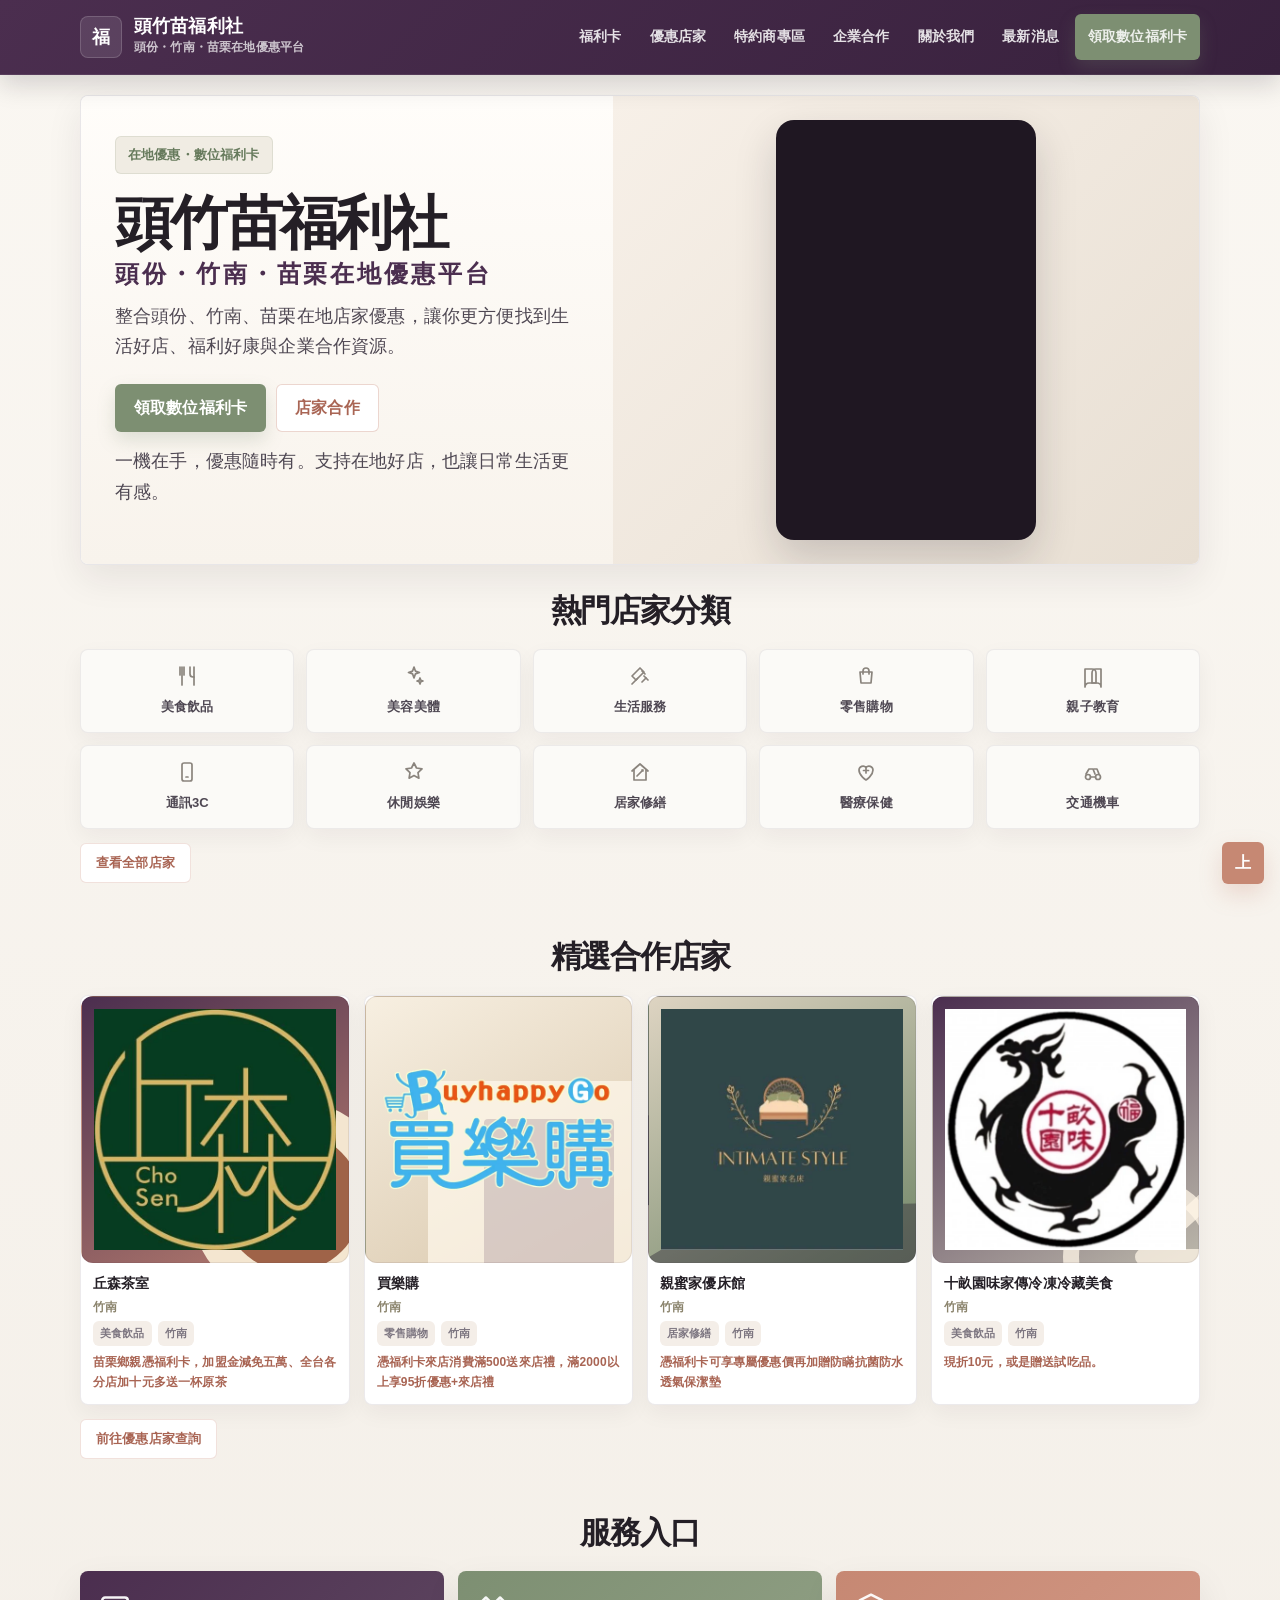
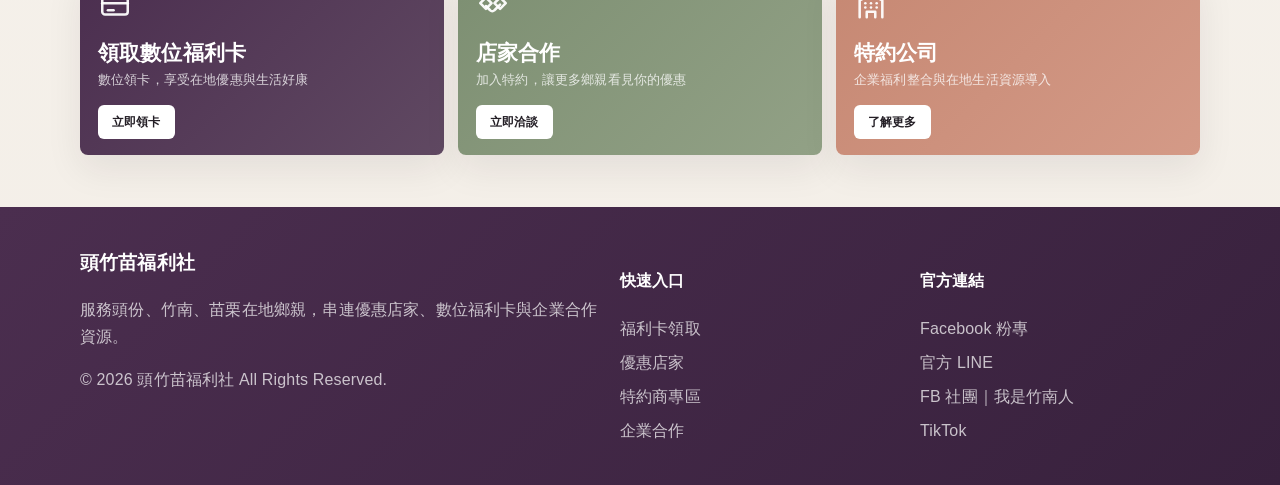
==== index.html @ 8d6cc7ed "Fix SEO labels area filters featured shops and card layout" ====
<!DOCTYPE html>
<html lang="zh-Hant">
<head>
<meta charset="UTF-8">
<meta name="viewport" content="width=device-width, initial-scale=1.0">
<title>頭竹苗福利社｜頭份・竹南・苗栗在地優惠平台</title>
<meta name="description" content="頭竹苗福利社整合頭份、竹南、苗栗在地店家優惠，提供數位福利卡、優惠店家查詢、特約商合作與企業福利導入服務。">
<meta name="theme-color" content="#4B2E4F">
<link rel="stylesheet" href="style.css?v=site-upgrade-20260625">
<script type="application/ld+json">
{
  "@context": "https://schema.org",
  "@type": "WebSite",
  "name": "頭竹苗福利社",
  "url": "https://yeafa70.github.io/tzm.family/",
  "description": "頭份、竹南、苗栗在地優惠平台與數位福利卡品牌，提供特約商店查詢、福利卡領取與企業合作資源。",
  "publisher": {
    "@type": "Organization",
    "name": "頭竹苗福利社",
    "areaServed": ["頭份", "竹南", "苗栗"]
  }
}
</script>
<script async src="https://www.googletagmanager.com/gtag/js?id=G-5YNZ2NS7L2"></script>
<script>
  window.dataLayer = window.dataLayer || [];
  function gtag(){dataLayer.push(arguments);}
  gtag('js', new Date());
  gtag('config', 'G-5YNZ2NS7L2');
</script>
</head>
<body>
<!-- deploy-check: 20260623-2200 -->
<header class="site-header">
  <div class="container nav">
    <a class="brand" href="index.html" aria-label="頭竹苗福利社首頁">
      <span class="brand-mark">福</span>
      <span class="brand-text"><strong>頭竹苗福利社</strong><span>頭份・竹南・苗栗在地優惠平台</span></span>
    </a>
    <button class="menu-btn" id="menuBtn" type="button">選單</button>
    <nav class="nav-links" id="navLinks" aria-label="主選單">
      <a href="card.html">福利卡</a>
      <a href="shops.html">優惠店家</a>
      <a href="merchant.html">特約商專區</a>
      <a href="company.html">企業合作</a>
      <a href="about.html">關於我們</a>
      <a href="news.html">最新消息</a>
      <a class="btn btn-primary" href="card.html">領取數位福利卡</a>
    </nav>
  </div>
</header>

<main id="main">
  <div class="page-shell">
    <div class="container">
      <section class="hero-wrap">
        <div class="hero">
          <div class="hero-copy">
            <span class="hero-kicker">在地優惠・數位福利卡</span>
            <h1>頭竹苗福利社<span>頭份・竹南・苗栗在地優惠平台</span></h1>
            <p>整合頭份、竹南、苗栗在地店家優惠，讓你更方便找到生活好店、福利好康與企業合作資源。</p>
            <div class="hero-actions">
              <a class="btn btn-primary" href="card.html">領取數位福利卡</a>
              <a class="btn btn-soft" href="merchant.html">店家合作</a>
            </div>
            <p class="hero-note">一機在手，優惠隨時有。支持在地好店，也讓日常生活更有感。</p>
          </div>
          <div class="hero-video-card" aria-label="頭竹苗福利社介紹短片">
            <div class="shorts-frame">
              <iframe src="https://www.youtube-nocookie.com/embed/QCRzw3Na3d0" title="頭竹苗福利社介紹短片" loading="lazy" allow="accelerometer; autoplay; clipboard-write; encrypted-media; gyroscope; picture-in-picture; web-share" allowfullscreen></iframe>
            </div>
          </div>
        </div>
      </section>
    </div>
  </div>

  <section class="section section-tight">
    <div class="container">
      <div class="section-head center">
        <h2>熱門店家分類</h2>
      </div>
      <div class="category-grid hot-category-grid">
        <a class="category-card" href="shops.html?category=%E7%BE%8E%E9%A3%9F%E9%A3%B2%E5%93%81" data-ga-event="featured_category_click" data-ga-category="美食飲品" data-ga-section="hot_categories">
          <svg viewBox="0 0 24 24" aria-hidden="true"><path d="M5 3v8"/><path d="M9 3v8"/><path d="M7 3v18"/><path d="M15 3v7c0 1.7 1.3 3 3 3h1V3"/><path d="M19 13v8"/></svg>
          <span>美食飲品</span>
        </a>
        <a class="category-card" href="shops.html?category=%E7%BE%8E%E5%AE%B9%E7%BE%8E%E9%AB%94" data-ga-event="featured_category_click" data-ga-category="美容美體" data-ga-section="hot_categories">
          <svg viewBox="0 0 24 24" aria-hidden="true"><path d="m12 3 1.4 4.1L17.5 8.5l-4.1 1.4L12 14l-1.4-4.1-4.1-1.4 4.1-1.4L12 3Z"/><path d="m18 14 .8 2.2L21 17l-2.2.8L18 20l-.8-2.2L15 17l2.2-.8L18 14Z"/></svg>
          <span>美容美體</span>
        </a>
        <a class="category-card" href="shops.html?category=%E7%94%9F%E6%B4%BB%E6%9C%8D%E5%8B%99" data-ga-event="featured_category_click" data-ga-category="生活服務" data-ga-section="hot_categories">
          <svg viewBox="0 0 24 24" aria-hidden="true"><path d="m14 7 3 3"/><path d="M4 20l5.5-5.5"/><path d="M12 4 4 12l4 4 8-8-4-4Z"/><path d="m16 12 4 4"/><path d="m18 14-4 4"/></svg>
          <span>生活服務</span>
        </a>
        <a class="category-card" href="shops.html?category=%E9%9B%B6%E5%94%AE%E8%B3%BC%E7%89%A9" data-ga-event="featured_category_click" data-ga-category="零售購物" data-ga-section="hot_categories">
          <svg viewBox="0 0 24 24" aria-hidden="true"><path d="M6 8h12l-1 11H7L6 8Z"/><path d="M9 10V7a3 3 0 0 1 6 0v3"/></svg>
          <span>零售購物</span>
        </a>
        <a class="category-card" href="shops.html?category=%E8%A6%AA%E5%AD%90%E6%95%99%E8%82%B2" data-ga-event="featured_category_click" data-ga-category="親子教育" data-ga-section="hot_categories">
          <svg viewBox="0 0 24 24" aria-hidden="true"><path d="M4 5h7a4 4 0 0 1 4 4v10H8a4 4 0 0 0-4 4V5Z"/><path d="M20 5h-5a4 4 0 0 0-4 4v10h5a4 4 0 0 1 4 4V5Z"/></svg>
          <span>親子教育</span>
        </a>
        <a class="category-card" href="shops.html?category=%E9%80%9A%E8%A8%8A3C" data-ga-event="featured_category_click" data-ga-category="通訊3C" data-ga-section="hot_categories">
          <svg viewBox="0 0 24 24" aria-hidden="true"><rect x="7" y="3" width="10" height="18" rx="2"/><path d="M11 17h2"/></svg>
          <span>通訊3C</span>
        </a>
        <a class="category-card" href="shops.html?category=%E4%BC%91%E9%96%92%E5%A8%9B%E6%A8%82" data-ga-event="featured_category_click" data-ga-category="休閒娛樂" data-ga-section="hot_categories">
          <svg viewBox="0 0 24 24" aria-hidden="true"><path d="m12 3 2.5 5 5.5.8-4 3.9.9 5.5-4.9-2.6-4.9 2.6.9-5.5-4-3.9 5.5-.8L12 3Z"/></svg>
          <span>休閒娛樂</span>
        </a>
        <a class="category-card" href="shops.html?category=%E5%B1%85%E5%AE%B6%E4%BF%AE%E7%B9%95" data-ga-event="featured_category_click" data-ga-category="居家修繕" data-ga-section="hot_categories">
          <svg viewBox="0 0 24 24" aria-hidden="true"><path d="M4 11 12 4l8 7"/><path d="M6 10v10h12V10"/><path d="m9 16 6-6"/><path d="m14 10 1 1"/></svg>
          <span>居家修繕</span>
        </a>
        <a class="category-card" href="shops.html?category=%E9%86%AB%E7%99%82%E4%BF%9D%E5%81%A5" data-ga-event="featured_category_click" data-ga-category="醫療保健" data-ga-section="hot_categories">
          <svg viewBox="0 0 24 24" aria-hidden="true"><path d="M12 20s-7-4.4-7-10a4 4 0 0 1 7-2.5A4 4 0 0 1 19 10c0 5.6-7 10-7 10Z"/><path d="M12 8v5"/><path d="M9.5 10.5h5"/></svg>
          <span>醫療保健</span>
        </a>
        <a class="category-card" href="shops.html?category=%E4%BA%A4%E9%80%9A%E6%A9%9F%E8%BB%8A" data-ga-event="featured_category_click" data-ga-category="交通機車" data-ga-section="hot_categories">
          <svg viewBox="0 0 24 24" aria-hidden="true"><circle cx="7" cy="17" r="2.5"/><circle cx="17" cy="17" r="2.5"/><path d="M9.5 17h5"/><path d="M13 9h3l2 5"/><path d="M5 14l3-5h4l2 5"/></svg>
          <span>交通機車</span>
        </a>
      </div>
      <div class="center-action"><a class="more-link" href="shops.html">查看全部店家</a></div>
    </div>
  </section>

  <section class="section section-tight">
    <div class="container">
      <div class="section-head center">
        <h2>精選合作店家</h2>
      </div>
      <div class="featured-grid" id="featuredShopGrid"></div>
      <div class="center-action"><a class="more-link" href="shops.html">前往優惠店家查詢</a></div>
    </div>
  </section>

  <section class="section section-tight">
    <div class="container">
      <div class="section-head center">
        <h2>服務入口</h2>
      </div>
      <div class="service-grid">
        <article class="service-card purple">
          <div class="service-inner">
            <div>
              <div class="service-icon"><svg viewBox="0 0 24 24" aria-hidden="true"><rect x="3" y="6" width="18" height="12" rx="2"/><path d="M3 10h18"/><path d="M7 15h4"/></svg></div>
              <div class="service-title">領取數位福利卡</div>
              <div class="service-sub">數位領卡，享受在地優惠與生活好康</div>
            </div>
            <div class="service-actions"><a class="btn" href="card.html">立即領卡</a></div>
          </div>
        </article>
        <article class="service-card sage">
          <div class="service-inner">
            <div>
              <div class="service-icon"><svg viewBox="0 0 24 24" aria-hidden="true"><path d="m7 12 3 3a2 2 0 0 0 3 0l4-4"/><path d="M3 10l4-4 4 4-4 4-4-4Z"/><path d="m13 10 4-4 4 4-4 4-4-4Z"/></svg></div>
              <div class="service-title">店家合作</div>
              <div class="service-sub">加入特約，讓更多鄉親看見你的優惠</div>
            </div>
            <div class="service-actions"><a class="btn" href="merchant.html">立即洽談</a></div>
          </div>
        </article>
        <article class="service-card clay">
          <div class="service-inner">
            <div>
              <div class="service-icon"><svg viewBox="0 0 24 24" aria-hidden="true"><path d="M4 20V8l8-4 8 4v12"/><path d="M9 20v-4h6v4"/><path d="M8 10h.01"/><path d="M12 10h.01"/><path d="M16 10h.01"/><path d="M8 13h.01"/><path d="M12 13h.01"/><path d="M16 13h.01"/></svg></div>
              <div class="service-title">特約公司</div>
              <div class="service-sub">企業福利整合與在地生活資源導入</div>
            </div>
            <div class="service-actions"><a class="btn" href="company.html">了解更多</a></div>
          </div>
        </article>
      </div>
    </div>
  </section>
</main>

<footer class="footer">
  <div class="container footer-grid">
    <div>
      <h3>頭竹苗福利社</h3>
      <p>服務頭份、竹南、苗栗在地鄉親，串連優惠店家、數位福利卡與企業合作資源。</p>
      <p>© <span id="year"></span> 頭竹苗福利社 All Rights Reserved.</p>
    </div>
    <div>
      <h4>快速入口</h4>
      <div class="footer-links">
        <a href="card.html">福利卡領取</a>
        <a href="shops.html">優惠店家</a>
        <a href="merchant.html">特約商專區</a>
        <a href="company.html">企業合作</a>
      </div>
    </div>
    <div>
      <h4>官方連結</h4>
      <div class="footer-links">
        <a href="https://buyhappy.work/B2CEo" target="_blank" rel="noopener">Facebook 粉專</a>
        <a href="https://lin.ee/OuiR6gV" target="_blank" rel="noopener">官方 LINE</a>
        <a href="https://www.facebook.com/groups/tzcare" target="_blank" rel="noopener">FB 社團｜我是竹南人</a>
        <a href="https://buyhappy.work/jmmDj" target="_blank" rel="noopener">TikTok</a>
      </div>
    </div>
  </div>
</footer>

<button class="backtop" type="button" data-backtop>上</button>
<div class="modal" id="shopModal" aria-hidden="true">
  <div class="modal-card">
    <div class="modal-head">
      <div><h3 id="modalTitle">店家資訊</h3><p id="modalMeta"></p></div>
      <button class="close" type="button" id="modalClose">X</button>
    </div>
    <div class="modal-body" id="modalBody"></div>
  </div>
</div>
<script src="main.js?v=ga4-line-20260625"></script>
<script src="shops.js?v=ga4-line-20260625"></script>
</body>
</html>
---- style.css ----
/* FIG3 CLEAN REBUILD v3
   Style: deep eggplant purple + sage green + clay rose + warm stone.
   Mature local-brand UI with compact radii.
*/

:root{
  --bg:#F3EEE7;
  --surface:#FFFFFF;
  --surface-soft:#FAF7F2;
  --ink:#241F26;
  --text:#4F4853;
  --muted:#7D7681;
  --line:rgba(67,49,71,.12);

  --purple:#4B2E4F;
  --purple-dark:#38213D;
  --sage:#7D8F72;
  --sage-dark:#667A5C;
  --clay:#C68873;
  --clay-dark:#A96554;
  --stone:#B7B2A7;
  --radius-card:8px;
  --radius-btn:6px;
  --shadow:0 14px 36px rgba(36,26,38,.08);
  --shadow-sm:0 8px 22px rgba(36,26,38,.05);
  --container:1120px;
}

*{box-sizing:border-box}
html{scroll-behavior:smooth}
body{
  margin:0;
  background:linear-gradient(180deg,#FAF7F2 0%,var(--bg) 100%);
  color:var(--ink);
  font-family:"Noto Sans TC","Microsoft JhengHei","PingFang TC",sans-serif;
  line-height:1.68;
  letter-spacing:.01em;
}
a{color:inherit;text-decoration:none}
img{display:block;max-width:100%}
button,input,select,textarea{font:inherit}
.container{width:min(var(--container),calc(100% - 36px));margin:auto}
h1,h2,h3,p{margin-top:0}

.site-header{
  position:sticky;top:0;z-index:90;
  background:linear-gradient(135deg,var(--purple),var(--purple-dark));
  border-bottom:1px solid rgba(255,255,255,.08);
  box-shadow:0 10px 24px rgba(26,19,28,.16);
}
.nav{min-height:74px;display:flex;align-items:center;justify-content:space-between;gap:16px}
.brand{display:flex;align-items:center;gap:12px}
.brand-mark{
  width:42px;height:42px;border-radius:6px;
  display:grid;place-items:center;
  color:#fff;font-size:18px;font-weight:900;
  background:rgba(255,255,255,.10);
  border:1px solid rgba(255,255,255,.16);
}
.brand-text strong{display:block;color:#fff;font-size:18px;line-height:1.1;font-weight:900}
.brand-text span{display:block;color:rgba(255,255,255,.72);font-size:12px;font-weight:700}

.nav-links{display:flex;align-items:center;gap:4px}
.nav-links a{
  color:rgba(255,255,255,.86);
  font-size:14px;font-weight:850;
  padding:10px 12px;
  border-radius:6px;
}
.nav-links a:hover,.nav-links a.active{background:rgba(255,255,255,.10);color:#fff}
.menu-btn{
  display:none;
  padding:9px 13px;
  border-radius:6px;
  border:1px solid rgba(255,255,255,.16);
  background:rgba(255,255,255,.06);
  color:#fff;font-weight:900;
}

.btn{
  display:inline-flex;align-items:center;justify-content:center;gap:8px;
  min-height:40px;
  padding:10px 18px;
  border-radius:6px;
  border:1px solid transparent;
  cursor:pointer;
  transition:.18s ease;
  font-weight:900;
  white-space:nowrap;
}
.btn:hover{transform:translateY(-1px)}
.btn-primary{background:var(--sage);color:#fff;box-shadow:0 8px 18px rgba(125,143,114,.22)}
.btn-primary:hover{background:var(--sage-dark)}
.btn-dark{background:var(--purple);color:#fff;box-shadow:0 8px 18px rgba(75,46,79,.18)}
.btn-dark:hover{background:var(--purple-dark)}
.btn-soft{background:#fff;color:var(--clay-dark);border-color:rgba(198,136,115,.34)}
.btn-soft:hover{background:#FFF7F3}
.btn-outline{background:transparent;color:var(--purple);border-color:rgba(75,46,79,.18)}
.btn-line{background:#06C755;color:#fff}

/* Home hero */
.page-shell{padding:20px 0 0}
.hero-wrap{
  background:var(--surface);
  border:1px solid var(--line);
  border-radius:8px;
  overflow:hidden;
  box-shadow:var(--shadow);
}
.hero{
  display:grid;
  grid-template-columns:1fr 1.1fr;
  align-items:stretch;
  min-height:340px;
}
.hero-copy{
  padding:40px 34px 32px;
  background:linear-gradient(180deg,#FFFDFA 0%,#F8F3EC 100%);
}
.hero-kicker{
  display:inline-flex;align-items:center;gap:8px;
  padding:7px 12px;
  border-radius:6px;
  background:#F0ECE3;
  color:var(--sage-dark);
  border:1px solid rgba(125,143,114,.16);
  font-size:13px;font-weight:900;
}
.hero h1{
  margin:18px 0 14px;
  font-size:clamp(34px,5vw,58px);
  line-height:1.06;
  letter-spacing:-.05em;
}
.hero h1 span{
  display:block;
  margin-top:8px;
  font-size:.42em;
  letter-spacing:.12em;
  color:var(--purple);
  font-weight:900;
}
.hero p{color:var(--text);max-width:520px;font-size:18px}
.hero-actions{display:flex;flex-wrap:wrap;gap:10px;margin-top:22px}
.hero-note{margin-top:14px;color:var(--muted);font-size:14px}
.hero-media{min-height:340px;background:url("pics/hero-local.svg") center/cover no-repeat;border-radius:0}
.hero-video-card{
  min-height:340px;
  display:grid;
  place-items:center;
  padding:24px;
  background:linear-gradient(135deg,#F7F0E8 0%,#E8DFD3 100%);
}
.shorts-frame{
  aspect-ratio:9/16;
  width:min(260px,100%);
  max-height:420px;
  margin:auto;
  border-radius:18px;
  overflow:hidden;
  background:#1f1722;
  box-shadow:0 18px 42px rgba(36,26,38,.18);
}
.shorts-frame iframe{width:100%;height:100%;border:0;border-radius:18px;display:block}

.section{padding:40px 0}
.section-tight{padding:28px 0}
.section-head.center{text-align:center}
.section-head h2{font-size:31px;line-height:1.16;letter-spacing:-.04em;margin-bottom:6px}
.section-head p{color:var(--muted)}
.more-link{
  display:inline-flex;align-items:center;justify-content:center;
  margin-top:14px;
  padding:8px 15px;
  border-radius:6px;
  background:#fff;
  color:var(--clay-dark);
  border:1px solid rgba(198,136,115,.25);
  font-size:13px;
  font-weight:900;
}

/* Categories like reference image */
.category-grid{
  display:grid;
  grid-template-columns:repeat(5,1fr);
  gap:12px;
  margin-top:20px;
}
.category-card{
  background:#FBFAF7;
  border:1px solid rgba(67,49,71,.08);
  border-radius:8px;
  min-height:84px;
  padding:14px 10px;
  display:flex;
  flex-direction:column;
  align-items:center;
  justify-content:center;
  gap:8px;
  box-shadow:var(--shadow-sm);
  text-align:center;
}
.category-card svg{
  width:24px;
  height:24px;
  stroke:#8A847D;
  fill:none;
  stroke-width:1.7;
  stroke-linecap:round;
  stroke-linejoin:round;
  border-radius:0;
}
.category-card span{font-size:13px;font-weight:800;color:var(--text)}

.merchant-cta-grid{
  display:grid;
  grid-template-columns:repeat(2,1fr);
  gap:16px;
}
.merchant-cta-card{
  background:#fff;
  border:1px solid rgba(67,49,71,.10);
  border-radius:8px;
  box-shadow:var(--shadow-sm);
  padding:24px;
  display:flex;
  flex-direction:column;
  align-items:flex-start;
  gap:10px;
}
.merchant-cta-card h2{
  margin-bottom:0;
}
.merchant-cta-card p{
  color:var(--muted);
  margin-bottom:6px;
}
.merchant-cta-card .btn{
  margin-top:auto;
}

/* Featured stores */
.featured-grid{
  display:grid;
  grid-template-columns:repeat(4,1fr);
  gap:14px;
  margin-top:20px;
}
.feature-card{
  background:#fff;
  border:1px solid rgba(67,49,71,.10);
  border-radius:8px;
  overflow:hidden;
  box-shadow:var(--shadow-sm);
}
.feature-photo{aspect-ratio:1;background:#fff;border:1px solid rgba(67,49,71,.10);border-radius:12px;padding:12px;display:grid;place-items:center}
.feature-logo{width:100%;height:100%;object-fit:contain}
.feature-card:nth-child(1) .feature-photo{background-image:url('pics/photo-coffee.svg')}
.feature-card:nth-child(2) .feature-photo{background-image:url('pics/photo-shop.svg')}
.feature-card:nth-child(3) .feature-photo{background-image:url('pics/photo-travel.svg')}
.feature-card:nth-child(4) .feature-photo{background-image:url('pics/photo-bike.svg')}
.feature-content{padding:11px 12px 12px}
.feature-title{font-size:14px;font-weight:900;line-height:1.35;margin-bottom:4px}
.feature-meta{font-size:12px;color:#8B846D;margin-bottom:4px;font-weight:800}
.feature-tag-row{display:flex;gap:6px;flex-wrap:wrap}
.feature-tag{
  display:inline-flex;
  align-items:center;
  padding:3px 7px;
  border-radius:6px;
  background:#F4EEE8;
  color:var(--muted);
  font-size:11px;
  font-weight:900;
}
.feature-offer{margin-top:6px;color:var(--clay-dark);font-size:12px;font-weight:900}

/* Service blocks */
.service-grid{
  display:grid;
  grid-template-columns:repeat(3,1fr);
  gap:14px;
  margin-top:20px;
}
.service-card{
  border-radius:8px;
  overflow:hidden;
  min-height:156px;
  color:#fff;
  box-shadow:var(--shadow);
}
.service-card.purple{background:linear-gradient(135deg,var(--purple),#604962)}
.service-card.sage{background:linear-gradient(135deg,var(--sage),#92A186)}
.service-card.clay{background:linear-gradient(135deg,var(--clay),#D49A87)}
.service-inner{padding:18px 18px 16px;height:100%;display:flex;flex-direction:column}
.service-icon svg{width:34px;height:34px;stroke:rgba(255,255,255,.94);fill:none;stroke-width:1.8;stroke-linecap:round;stroke-linejoin:round}
.service-title{font-size:21px;font-weight:900;line-height:1.2;margin-top:8px}
.service-sub{margin-top:4px;color:rgba(255,255,255,.78);font-size:13px}
.service-actions{margin-top:auto;padding-top:14px}
.service-actions .btn{
  min-height:33px;
  padding:7px 14px;
  background:#fff;
  color:var(--ink);
  border:0;
  font-size:12px;
  border-radius:6px;
}
.partner-grid{
  display:grid;
  grid-template-columns:repeat(3,1fr);
  gap:16px;
  margin-top:20px;
}
.partner-card{
  background:#fff;
  border:1px solid rgba(67,49,71,.10);
  border-radius:8px;
  box-shadow:var(--shadow-sm);
  padding:20px;
  text-align:center;
}
.partner-logo{
  width:104px;
  height:104px;
  margin:0 auto 14px;
  display:grid;
  place-items:center;
  border:1px solid rgba(67,49,71,.12);
  border-radius:16px;
  background:#FAF7F2;
  color:var(--purple);
  font-weight:900;
}
.partner-logo img{max-width:82px;max-height:82px;object-fit:contain}
.partner-card p{margin-bottom:0;color:var(--muted);font-weight:800}

/* Inner pages */
.page-hero{padding:34px 0 12px}
.page-hero-card{
  background:var(--surface);
  border:1px solid rgba(67,49,71,.10);
  border-radius:8px;
  box-shadow:var(--shadow);
  display:grid;
  grid-template-columns:1.2fr .8fr;
  gap:18px;
  overflow:hidden;
}
.page-hero-copy{padding:32px}
.page-hero-side{padding:24px;background:linear-gradient(135deg,var(--purple),#634868);color:#fff}
.page-hero h1{margin:14px 0 10px;font-size:clamp(34px,4.7vw,50px);line-height:1.08;letter-spacing:-.05em}
.eyebrow{
  display:inline-flex;align-items:center;
  padding:7px 12px;
  border-radius:6px;
  background:#F3ECE5;
  color:var(--clay-dark);
  font-size:13px;
  font-weight:900;
}
.page-hero p,.card p,.panel p{color:var(--muted)}
.dark-panel,.gradient-panel,.panel.dark{color:#f9f4fb}
.dark-panel h2,.dark-panel h3,.gradient-panel h2,.gradient-panel h3,.panel.dark h2,.panel.dark h3{color:#fff}
.dark-panel p,.gradient-panel p,.panel.dark p,.dark-panel li,.gradient-panel li,.panel.dark li{color:#f0e6f2}
.page-hero-side p{color:#f0e6f2}
.light-card,.process-card,.info-card{color:#2d2430}
.light-card p,.process-card p,.info-card p{color:#5f5364}

.grid-3{display:grid;grid-template-columns:repeat(3,1fr);gap:16px}
.grid-2{display:grid;grid-template-columns:repeat(2,1fr);gap:16px}
.card,.panel,.news-card,.faq details,.directory,.step{
  background:#fff;
  border:1px solid rgba(67,49,71,.10);
  border-radius:8px;
  box-shadow:var(--shadow-sm);
}
.card,.panel,.directory,.step,.news-card{padding:22px}
.panel.dark{background:linear-gradient(135deg,var(--purple),#604562);color:#fff}
.panel.dark p,.panel.dark li,.panel.dark .list-item{color:rgba(255,255,255,.82)}
.card-icon{
  width:46px;
  height:46px;
  border-radius:6px;
  display:grid;
  place-items:center;
  background:#F5EFE9;
  color:var(--purple);
  margin-bottom:14px;
}
.card-icon svg{width:24px;height:24px;stroke:currentColor;fill:none;stroke-width:1.8;stroke-linecap:round;stroke-linejoin:round}
.feature-icon,
.process-icon{
  width:48px;
  height:48px;
  border-radius:16px;
  display:inline-flex;
  align-items:center;
  justify-content:center;
  margin-bottom:12px;
  background:#F2EADF;
  color:var(--purple);
}
.feature-icon svg,
.process-icon svg{
  width:24px;
  height:24px;
  stroke:currentColor;
  fill:none;
  stroke-width:1.8;
  stroke-linecap:round;
  stroke-linejoin:round;
}
.process-flow{margin-top:18px}
.info-card{
  display:flex;
  flex-direction:column;
  align-items:flex-start;
}
.info-card-head,
.feature-card-head{
  display:flex;
  align-items:center;
  gap:12px;
  margin-bottom:14px;
}
.info-card-head h2,
.info-card-head h3,
.feature-card-head h3{
  margin:0;
}
.info-card-head .feature-icon{
  width:44px;
  height:44px;
  flex:0 0 44px;
  margin-bottom:0;
}
.info-card p{
  margin-bottom:0;
}
.card-steps-grid{align-items:stretch}
.step-card{
  display:flex;
  flex-direction:column;
  min-height:220px;
  padding:24px;
}
.step-card-head{
  display:flex;
  align-items:center;
  justify-content:space-between;
  gap:12px;
  margin-bottom:18px;
}
.step-card .step-number,
.step-card .step-icon{
  width:44px;
  height:44px;
  border-radius:12px;
  display:inline-flex;
  align-items:center;
  justify-content:center;
  flex:0 0 44px;
}
.step-card .step-number{
  background:#F2EADF;
  color:var(--purple);
  font-weight:900;
}
.step-card .step-icon{
  background:#EFE6F0;
  color:var(--purple);
}
.step-card .step-icon svg{
  width:22px;
  height:22px;
  stroke:currentColor;
  fill:none;
  stroke-width:1.8;
  stroke-linecap:round;
  stroke-linejoin:round;
}
.step-card h3{
  margin:0 0 12px;
  color:var(--ink);
}
.step-card p{
  margin:0;
  color:#5F5364;
  line-height:1.75;
}
.value-grid{margin-top:18px}
.value-card{
  background:#FAF7F2;
  border:1px solid rgba(67,49,71,.10);
  border-radius:8px;
  padding:18px;
}
.value-card h3{
  margin:0 0 8px;
  color:var(--purple);
}
.value-card p{
  margin:0;
  color:var(--text);
}
.process-section > p{
  max-width:760px;
}
.process-grid{
  display:grid;
  grid-template-columns:repeat(4,1fr);
  gap:14px;
}
.process-card{
  background:#fff;
  border:1px solid var(--line);
  border-radius:var(--radius-card);
  color:var(--ink);
}
.panel.dark .process-card h3,
.gradient-panel .process-card h3{
  color:var(--ink);
}
.panel.dark .process-card p,
.gradient-panel .process-card p{
  color:#5f5364;
}
.process-card-top{
  display:flex;
  align-items:center;
  justify-content:space-between;
  gap:12px;
  margin-bottom:14px;
}
.process-card-top .process-icon{
  margin-bottom:0;
}
.step-number{
  width:34px;
  height:34px;
  border-radius:6px;
  display:inline-flex;
  align-items:center;
  justify-content:center;
  background:var(--purple);
  color:#fff;
  font-weight:900;
  line-height:1;
}
.process-card:nth-child(2) .step-number{background:var(--sage)}
.process-card:nth-child(3) .step-number{background:var(--clay)}
.process-card:nth-child(4) .step-number{background:var(--stone);color:var(--purple)}
.flow-panel{background:#fff}
.flow-line{
  display:grid;
  grid-template-columns:repeat(5,1fr);
  gap:10px;
  margin-top:16px;
}
.flow-line span{
  position:relative;
  min-height:64px;
  display:grid;
  place-items:center;
  padding:10px;
  text-align:center;
  border-radius:8px;
  background:#FAF7F2;
  border:1px solid rgba(67,49,71,.10);
  color:var(--purple);
  font-weight:900;
}
.flow-line span:not(:last-child)::after{
  content:"";
  position:absolute;
  right:-9px;
  top:50%;
  width:8px;
  height:8px;
  border-top:2px solid var(--stone);
  border-right:2px solid var(--stone);
  transform:translateY(-50%) rotate(45deg);
}
.list{display:grid;gap:10px;margin-top:12px}
.list-item{display:flex;gap:10px;color:var(--text);font-weight:800}
.list-item span:first-child{color:var(--clay-dark);font-weight:900}

.steps{display:grid;grid-template-columns:repeat(4,1fr);gap:14px}
.step-no{
  width:34px;
  height:34px;
  border-radius:6px;
  display:grid;
  place-items:center;
  background:var(--purple);
  color:#fff;
  font-weight:900;
  margin-bottom:12px;
}
.step:nth-child(2) .step-no{background:var(--sage)}
.step:nth-child(3) .step-no{background:var(--clay)}
.step:nth-child(4) .step-no{background:var(--stone);color:var(--purple)}
.step h3{font-size:18px;margin-bottom:6px}
.step p{margin-bottom:0;color:var(--muted);font-size:14px}

/* Directory */
.filters{
  display:grid;
  grid-template-columns:minmax(240px,1.35fr) minmax(150px,.7fr) minmax(150px,.7fr) auto;
  gap:12px;
  margin-bottom:14px;
}
input,select,textarea{
  width:100%;
  min-height:46px;
  padding:11px 13px;
  border:1px solid rgba(67,49,71,.16);
  border-radius:6px;
  outline:0;
  background:#FFFDFA;
  color:var(--ink);
}
textarea{min-height:112px;resize:vertical}
input:focus,select:focus,textarea:focus{
  border-color:rgba(125,143,114,.72);
  box-shadow:0 0 0 4px rgba(125,143,114,.10);
}
.chips{display:flex;flex-wrap:wrap;gap:8px;margin:10px 0 18px}
.chip{
  padding:8px 12px;
  border-radius:6px;
  border:1px solid rgba(67,49,71,.12);
  background:#fff;
  color:var(--text);
  font-size:14px;
  font-weight:900;
  cursor:pointer;
}
.chip.active{background:#EEF2EB;color:var(--sage-dark);border-color:rgba(125,143,114,.25)}

.shop-grid{display:grid;grid-template-columns:repeat(auto-fit,minmax(360px,1fr));gap:18px}
.shop-card{
  background:#fff;
  border:1px solid rgba(67,49,71,.10);
  border-radius:18px;
  box-shadow:var(--shadow-sm);
  display:grid;
  grid-template-columns:112px minmax(0,1fr);
  grid-template-areas:
    "logo content"
    "actions actions";
  gap:12px 14px;
  align-items:start;
  padding:16px;
  min-height:100%;
}
.shop-photo{aspect-ratio:4/3;background:center/cover no-repeat;border-radius:0}
.shop-card:nth-child(4n+1) .shop-photo{background-image:url('pics/photo-coffee.svg')}
.shop-card:nth-child(4n+2) .shop-photo{background-image:url('pics/photo-shop.svg')}
.shop-card:nth-child(4n+3) .shop-photo{background-image:url('pics/photo-travel.svg')}
.shop-card:nth-child(4n+4) .shop-photo{background-image:url('pics/photo-bike.svg')}
.shop-logo-box{
  grid-area:logo;
  width:112px;
  height:112px;
  padding:10px;
  border:1px solid rgba(67,49,71,.12);
  border-radius:14px;
  background:#FFFDFA;
  display:flex;
  align-items:center;
  justify-content:center;
}
.shop-logo{width:100%;height:100%;object-fit:contain}
.shop-content{grid-area:content;display:flex;flex-direction:column;min-width:0;min-height:100%}
.shop-head{display:flex;justify-content:space-between;gap:10px;align-items:flex-start;margin-bottom:6px}
.shop-head h3{
  font-size:20px;
  line-height:1.32;
  margin-bottom:0;
  display:-webkit-box;
  -webkit-line-clamp:2;
  -webkit-box-orient:vertical;
  overflow:hidden;
}
.tags{display:flex;gap:6px;flex-wrap:wrap;margin-bottom:8px}
.tag{
  display:inline-flex;
  padding:3px 7px;
  border-radius:6px;
  background:#F4EEE8;
  color:var(--purple);
  font-size:11px;
  font-weight:900;
}
.tag.area{background:#EEF2EB;color:var(--sage-dark)}
.offer{
  background:#FBF1ED;
  color:var(--clay-dark);
  padding:10px;
  border-radius:6px;
  border-left:4px solid var(--clay);
  line-height:1.55;
  font-size:13px;
  font-weight:900;
  margin-bottom:8px;
  display:-webkit-box;
  -webkit-line-clamp:3;
  -webkit-box-orient:vertical;
  overflow:hidden;
}
.shop-actions{grid-area:actions;margin-top:2px;display:grid;grid-template-columns:repeat(3,1fr);gap:8px}
.mini-btn{
  width:100%;
  min-width:0;
  min-height:44px;
  display:inline-flex;
  align-items:center;
  justify-content:center;
  padding:0 10px;
  border-radius:12px;
  border:1px solid rgba(67,49,71,.12);
  background:#fff;
  color:var(--text);
  font-size:15px;
  font-weight:800;
  cursor:pointer;
}
.mini-btn.primary{background:var(--purple);border-color:var(--purple);color:#fff}
.empty{
  display:none;
  padding:32px 18px;
  text-align:center;
  border:1px dashed rgba(67,49,71,.22);
  border-radius:8px;
  color:var(--muted);
  background:rgba(255,255,255,.52);
}

/* Footer / modal */
.faq{display:grid;gap:12px}
.faq details{padding:18px}
.faq summary{cursor:pointer;font-weight:900}
.faq p{margin:12px 0 0;color:var(--muted)}
.news-grid{display:grid;grid-template-columns:repeat(3,1fr);gap:16px}
.news-date{color:var(--clay-dark);font-size:13px;font-weight:900;margin-bottom:8px}
.footer{
  margin-top:24px;
  padding:40px 0;
  background:linear-gradient(135deg,var(--purple),var(--purple-dark));
  color:#fff;
}
.footer-grid{display:grid;grid-template-columns:1.3fr .7fr .7fr;gap:20px}
.footer p,.footer a{color:rgba(255,255,255,.72)}
.footer a:hover{color:#fff}
.footer-links{display:grid;gap:7px}
.backtop{
  position:fixed;
  right:16px;
  bottom:16px;
  z-index:20;
  width:42px;
  height:42px;
  border:0;
  border-radius:6px;
  background:var(--clay);
  color:#fff;
  font-weight:900;
  box-shadow:0 10px 22px rgba(198,136,115,.25);
  cursor:pointer;
}
.modal{
  position:fixed;
  inset:0;
  z-index:100;
  display:none;
  place-items:center;
  padding:20px;
  background:rgba(31,21,33,.56);
}
.modal.open{display:grid}
.modal-card{
  width:min(720px,100%);
  max-height:90vh;
  overflow:auto;
  background:#fff;
  border-radius:8px;
  box-shadow:0 30px 80px rgba(0,0,0,.24);
}
.modal-head{
  display:flex;
  justify-content:space-between;
  gap:16px;
  padding:20px 22px 14px;
  border-bottom:1px solid rgba(67,49,71,.10);
}
.modal-head p{margin:0;color:var(--muted)}
.modal-body{padding:20px 22px 24px}
.modal-shop-summary{display:grid;grid-template-columns:128px minmax(0,1fr);gap:16px;align-items:start;margin-bottom:14px}
.modal-body .offer{
  display:block;
  -webkit-line-clamp:unset;
  -webkit-box-orient:initial;
  overflow:visible;
  white-space:normal;
}
.modal-body .shop-actions{
  display:flex;
  flex-wrap:wrap;
  gap:10px;
  margin-top:14px;
}
.modal-body .shop-actions .btn{
  width:auto;
  min-width:118px;
  flex:0 0 auto;
  padding:9px 14px;
}
.modal-logo-box{
  width:128px;
  height:128px;
  padding:14px;
  border:1px solid rgba(67,49,71,.12);
  border-radius:12px;
  background:#FFFDFA;
  display:grid;
  place-items:center;
}
.modal-logo{width:100%;height:100%;object-fit:contain}
.close{
  width:38px;
  height:38px;
  border-radius:6px;
  border:1px solid rgba(67,49,71,.12);
  background:#fff;
  cursor:pointer;
}
.notice{
  margin-top:14px;
  padding:12px 14px;
  background:#EEF2EB;
  border:1px solid rgba(125,143,114,.18);
  color:var(--sage-dark);
  font-size:14px;
  font-weight:800;
  border-radius:6px;
}

/* Hard guard: no pill UI */
.btn,
.nav-links a,
.more-link,
.mini-btn,
.chip,
.service-actions .btn,
button,
input,
select,
textarea,
.tag,
.feature-tag,
.offer,
.notice,
.eyebrow,
.hero-kicker{
  border-radius:6px !important;
}
.brand-mark,.card,.panel,.news-card,.faq details,.directory,.step,.feature-card,.category-card,.service-card,.page-hero-card,.modal-card,.empty{
  border-radius:8px !important;
}
.step-no,.step-number,.card-icon,.backtop,.close{
  border-radius:6px !important;
}
.step-card .step-number,.step-card .step-icon{border-radius:12px !important}
.hero-media{border-radius:0 !important}
.shop-card{border-radius:18px !important}
.shop-logo-box{border-radius:14px !important}
.modal-logo-box,.feature-photo{border-radius:12px !important}
.shop-actions .mini-btn{border-radius:12px !important}

@media (min-width:1100px){
  .shop-grid{grid-template-columns:repeat(3,minmax(0,1fr))}
}

@media (max-width:960px){
  .hero{grid-template-columns:1fr}
  .hero-copy{padding:32px 24px}
  .hero-media{min-height:250px}
  .hero-video-card{min-height:0;padding:22px}
  .page-hero-card,.grid-3,.grid-2,.news-grid,.footer-grid{grid-template-columns:1fr}
  .partner-grid{grid-template-columns:1fr}
  .flow-line{grid-template-columns:1fr}
  .flow-line span:not(:last-child)::after{display:none}
  .steps,.process-grid{grid-template-columns:repeat(2,1fr)}
  .shop-grid,.featured-grid{grid-template-columns:repeat(2,1fr)}
  .category-grid{grid-template-columns:repeat(3,1fr)}
  .merchant-cta-grid{grid-template-columns:1fr}
  .filters{grid-template-columns:1fr 1fr}
  .nav-links{
    display:none;
    position:absolute;
    left:18px;
    right:18px;
    top:74px;
    flex-direction:column;
    align-items:stretch;
    background:rgba(75,46,79,.98);
    border:1px solid rgba(255,255,255,.12);
    border-radius:8px;
    box-shadow:var(--shadow);
    padding:14px;
  }
  .nav-links.open{display:flex}
  .nav-links a,.nav-links .btn{width:100%}
  .menu-btn{display:inline-flex}
}
@media (max-width:620px){
  .container{width:min(calc(100% - 14px),var(--container))}
  .page-shell{padding-top:14px}
  .hero-wrap{border-radius:8px}
  .hero-copy{padding:24px 18px}
  .hero h1{font-size:36px}
  .hero p{font-size:16px}
  .shorts-frame{max-width:230px;max-height:390px}
  .hero-actions{display:grid}
  .btn{width:100%}
  .section{padding:32px 0}
  .category-grid{grid-template-columns:repeat(2,1fr);gap:10px}
  .featured-grid{grid-template-columns:repeat(2,1fr)}
  .service-grid{grid-template-columns:1fr}
  .shop-grid{grid-template-columns:1fr}
  .directory{padding:12px}
  .shop-card{grid-template-columns:78px minmax(0,1fr);gap:9px 10px;padding:10px}
  .shop-logo-box{width:78px;height:78px;padding:7px}
  .shop-head h3{font-size:18px}
  .tags{gap:5px;margin-bottom:6px}
  .tag{font-size:11px;padding:2px 6px}
  .offer{padding:8px;font-size:13px;line-height:1.45;margin-bottom:0;-webkit-line-clamp:3}
  .shop-actions{gap:7px;margin-top:0}
  .shop-actions .mini-btn{min-height:40px;font-size:14px;padding:0 6px}
  .modal-shop-summary{grid-template-columns:96px minmax(0,1fr);gap:12px}
  .modal-logo-box{width:96px;height:96px;padding:10px}
  .modal-body .shop-actions{display:flex;gap:8px}
  .modal-body .shop-actions .btn{width:auto;min-width:104px;flex:0 1 auto;font-size:14px;padding:8px 12px}
  .filters,.steps,.process-grid{grid-template-columns:1fr}
}
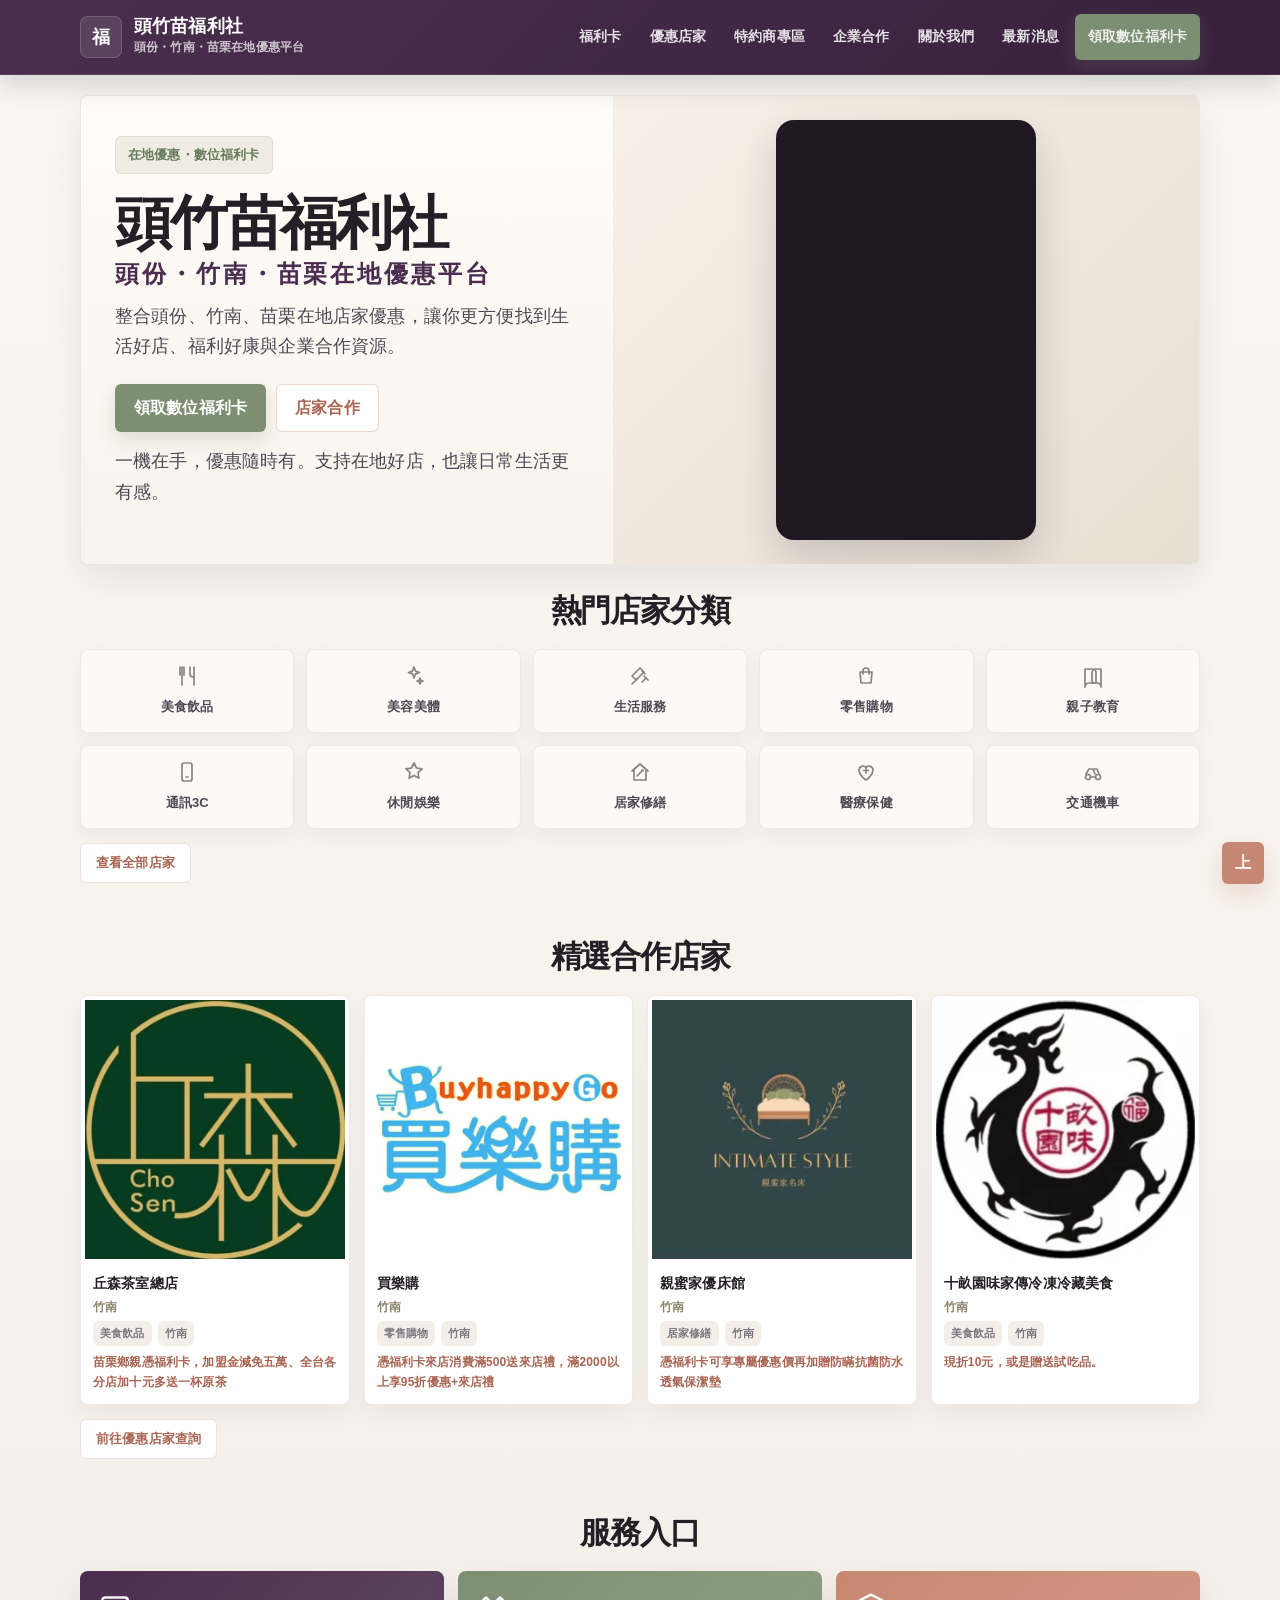
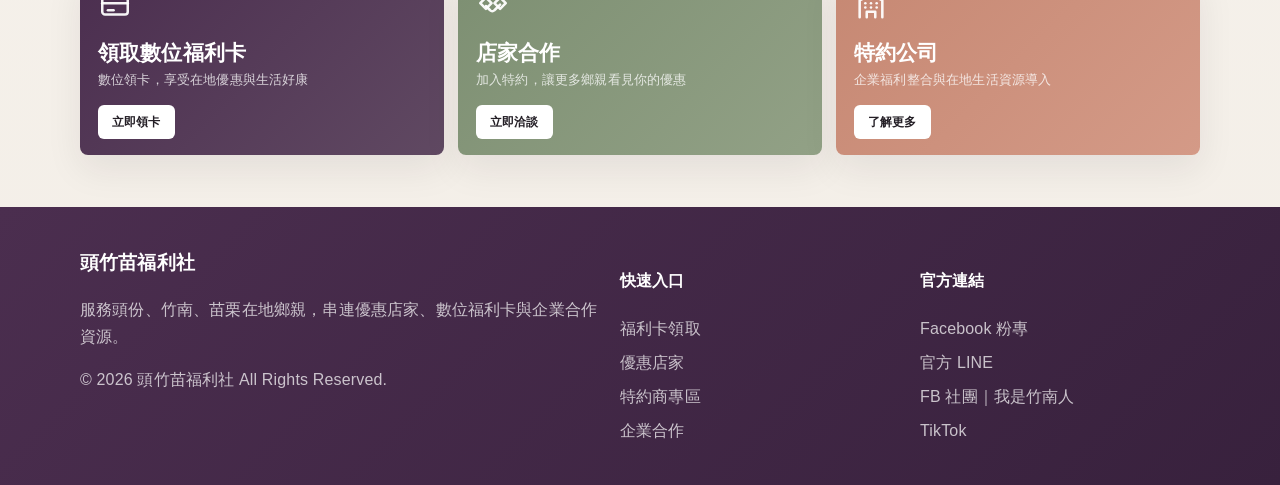
==== commit 9666d3b4: "Bump static asset cache version" ====
--- a/index.html
+++ b/index.html
@@ -1,4 +1,4 @@
-<!DOCTYPE html>
+﻿<!DOCTYPE html>
 <html lang="zh-Hant">
 <head>
 <meta charset="UTF-8">
@@ -6,7 +6,7 @@
 <title>頭竹苗福利社｜頭份・竹南・苗栗在地優惠平台</title>
 <meta name="description" content="頭竹苗福利社整合頭份、竹南、苗栗在地店家優惠，提供數位福利卡、優惠店家查詢、特約商合作與企業福利導入服務。">
 <meta name="theme-color" content="#4B2E4F">
-<link rel="stylesheet" href="style.css?v=site-upgrade-20260625">
+<link rel="stylesheet" href="style.css?v=logo-video-20260701-2">
 <script type="application/ld+json">
 {
   "@context": "https://schema.org",
@@ -196,10 +196,7 @@
     <div>
       <h4>官方連結</h4>
       <div class="footer-links">
-        <a href="https://buyhappy.work/B2CEo" target="_blank" rel="noopener">Facebook 粉專</a>
-        <a href="https://lin.ee/OuiR6gV" target="_blank" rel="noopener">官方 LINE</a>
-        <a href="https://www.facebook.com/groups/tzcare" target="_blank" rel="noopener">FB 社團｜我是竹南人</a>
-        <a href="https://buyhappy.work/jmmDj" target="_blank" rel="noopener">TikTok</a>
+        <a href="https://buyhappy.work/B2CEo" target="_blank" rel="noopener">Facebook 粉專</a><a href="https://lin.ee/OuiR6gV" target="_blank" rel="noopener">官方 LINE</a><a href="https://www.facebook.com/groups/tzcare" target="_blank" rel="noopener">FB 社團｜我是竹南人</a><a href="https://buyhappy.work/jmmDj" target="_blank" rel="noopener" data-ga-event="footer_tiktok_click" data-ga-section="footer" data-ga-cta="TikTok">TikTok</a>
       </div>
     </div>
   </div>
@@ -215,7 +212,8 @@
     <div class="modal-body" id="modalBody"></div>
   </div>
 </div>
-<script src="main.js?v=ga4-line-20260625"></script>
-<script src="shops.js?v=ga4-line-20260625"></script>
+<script src="main.js?v=logo-video-20260701-2"></script>
+<script src="shops.js?v=logo-video-20260701-2"></script>
 </body>
 </html>
+
--- a/style.css
+++ b/style.css
@@ -224,11 +224,11 @@
   border:1px solid rgba(67,49,71,.10);
   border-radius:8px;
   box-shadow:var(--shadow-sm);
-  padding:24px;
+  padding:22px;
   display:flex;
   flex-direction:column;
   align-items:flex-start;
-  gap:10px;
+  gap:12px;
 }
 .merchant-cta-card h2{
   margin-bottom:0;
@@ -255,12 +255,20 @@
   overflow:hidden;
   box-shadow:var(--shadow-sm);
 }
-.feature-photo{aspect-ratio:1;background:#fff;border:1px solid rgba(67,49,71,.10);border-radius:12px;padding:12px;display:grid;place-items:center}
-.feature-logo{width:100%;height:100%;object-fit:contain}
-.feature-card:nth-child(1) .feature-photo{background-image:url('pics/photo-coffee.svg')}
-.feature-card:nth-child(2) .feature-photo{background-image:url('pics/photo-shop.svg')}
-.feature-card:nth-child(3) .feature-photo{background-image:url('pics/photo-travel.svg')}
-.feature-card:nth-child(4) .feature-photo{background-image:url('pics/photo-bike.svg')}
+.feature-photo{
+  aspect-ratio:1;
+  background:#fff;
+  border:0;
+  border-radius:8px;
+  overflow:hidden;
+  padding:4px;
+  box-sizing:border-box;
+  display:flex;
+  align-items:center;
+  justify-content:center;
+  box-shadow:none;
+}
+.feature-logo{width:100%;height:100%;object-fit:contain;object-position:center;display:block;background:transparent;border:0;box-shadow:none}
 .feature-content{padding:11px 12px 12px}
 .feature-title{font-size:14px;font-weight:900;line-height:1.35;margin-bottom:4px}
 .feature-meta{font-size:12px;color:#8B846D;margin-bottom:4px;font-weight:800}
@@ -362,10 +370,12 @@
   font-weight:900;
 }
 .page-hero p,.card p,.panel p{color:var(--muted)}
-.dark-panel,.gradient-panel,.panel.dark{color:#f9f4fb}
+.dark-panel,.gradient-panel,.panel.dark{color:#fff}
 .dark-panel h2,.dark-panel h3,.gradient-panel h2,.gradient-panel h3,.panel.dark h2,.panel.dark h3{color:#fff}
-.dark-panel p,.gradient-panel p,.panel.dark p,.dark-panel li,.gradient-panel li,.panel.dark li{color:#f0e6f2}
-.page-hero-side p{color:#f0e6f2}
+.dark-panel p,.gradient-panel p,.panel.dark p,.dark-panel li,.gradient-panel li,.panel.dark li{color:#f6eef7;opacity:1}
+.dark-panel .list-item,.gradient-panel .list-item,.panel.dark .list-item{color:#f6eef7;opacity:1}
+.dark-panel .list-item span:first-child,.gradient-panel .list-item span:first-child,.panel.dark .list-item span:first-child{color:#d9a07f;opacity:1}
+.page-hero-side p{color:#f6eef7;opacity:1}
 .light-card,.process-card,.info-card{color:#2d2430}
 .light-card p,.process-card p,.info-card p{color:#5f5364}
 
@@ -419,23 +429,32 @@
   flex-direction:column;
   align-items:flex-start;
 }
+.card-title-row,
 .info-card-head,
-.feature-card-head{
+.feature-card-head,
+.cta-card-head{
   display:flex;
   align-items:center;
   gap:12px;
   margin-bottom:14px;
 }
+.card-title-row h2,
+.card-title-row h3,
 .info-card-head h2,
 .info-card-head h3,
-.feature-card-head h3{
+.feature-card-head h3,
+.cta-card-head h3{
   margin:0;
 }
+.card-title-row .feature-icon,
 .info-card-head .feature-icon{
   width:44px;
   height:44px;
   flex:0 0 44px;
   margin-bottom:0;
+}
+.merchant-cta-card .card-title-row{
+  margin-bottom:2px;
 }
 .info-card p{
   margin-bottom:0;
@@ -490,6 +509,25 @@
   margin:0;
   color:#5F5364;
   line-height:1.75;
+}
+.video-section{margin:0}
+.video-section .section-head{margin-bottom:18px}
+.video-wrap{
+  position:relative;
+  width:100%;
+  max-width:420px;
+  margin:0 auto;
+  aspect-ratio:9 / 16;
+  border-radius:18px;
+  overflow:hidden;
+  background:#000;
+  box-shadow:0 10px 30px rgba(31,21,33,.12);
+}
+.video-wrap iframe{
+  width:100%;
+  height:100%;
+  border:0;
+  display:block;
 }
 .value-grid{margin-top:18px}
 .value-card{
@@ -666,15 +704,18 @@
   grid-area:logo;
   width:112px;
   height:112px;
-  padding:10px;
-  border:1px solid rgba(67,49,71,.12);
-  border-radius:14px;
-  background:#FFFDFA;
+  padding:4px;
+  box-sizing:border-box;
+  border:0;
+  border-radius:8px;
+  background:#fff;
+  overflow:hidden;
   display:flex;
   align-items:center;
   justify-content:center;
-}
-.shop-logo{width:100%;height:100%;object-fit:contain}
+  box-shadow:none;
+}
+.shop-logo{width:100%;height:100%;object-fit:contain;object-position:center;display:block;background:transparent;border:0;box-shadow:none}
 .shop-content{grid-area:content;display:flex;flex-direction:column;min-width:0;min-height:100%}
 .shop-head{display:flex;justify-content:space-between;gap:10px;align-items:flex-start;margin-bottom:6px}
 .shop-head h3{
@@ -822,14 +863,18 @@
 .modal-logo-box{
   width:128px;
   height:128px;
-  padding:14px;
-  border:1px solid rgba(67,49,71,.12);
-  border-radius:12px;
-  background:#FFFDFA;
-  display:grid;
-  place-items:center;
-}
-.modal-logo{width:100%;height:100%;object-fit:contain}
+  padding:4px;
+  box-sizing:border-box;
+  border:0;
+  border-radius:8px;
+  background:#fff;
+  overflow:hidden;
+  display:flex;
+  align-items:center;
+  justify-content:center;
+  box-shadow:none;
+}
+.modal-logo{width:100%;height:100%;object-fit:contain;object-position:center;display:block;background:transparent;border:0;box-shadow:none}
 .close{
   width:38px;
   height:38px;
@@ -877,8 +922,7 @@
 .step-card .step-number,.step-card .step-icon{border-radius:12px !important}
 .hero-media{border-radius:0 !important}
 .shop-card{border-radius:18px !important}
-.shop-logo-box{border-radius:14px !important}
-.modal-logo-box,.feature-photo{border-radius:12px !important}
+.shop-logo-box,.modal-logo-box,.feature-photo{border-radius:8px !important}
 .shop-actions .mini-btn{border-radius:12px !important}
 
 @media (min-width:1100px){
@@ -934,7 +978,7 @@
   .shop-grid{grid-template-columns:1fr}
   .directory{padding:12px}
   .shop-card{grid-template-columns:78px minmax(0,1fr);gap:9px 10px;padding:10px}
-  .shop-logo-box{width:78px;height:78px;padding:7px}
+  .shop-logo-box{width:78px;height:78px;padding:3px}
   .shop-head h3{font-size:18px}
   .tags{gap:5px;margin-bottom:6px}
   .tag{font-size:11px;padding:2px 6px}
@@ -942,7 +986,7 @@
   .shop-actions{gap:7px;margin-top:0}
   .shop-actions .mini-btn{min-height:40px;font-size:14px;padding:0 6px}
   .modal-shop-summary{grid-template-columns:96px minmax(0,1fr);gap:12px}
-  .modal-logo-box{width:96px;height:96px;padding:10px}
+  .modal-logo-box{width:96px;height:96px;padding:3px}
   .modal-body .shop-actions{display:flex;gap:8px}
   .modal-body .shop-actions .btn{width:auto;min-width:104px;flex:0 1 auto;font-size:14px;padding:8px 12px}
   .filters,.steps,.process-grid{grid-template-columns:1fr}
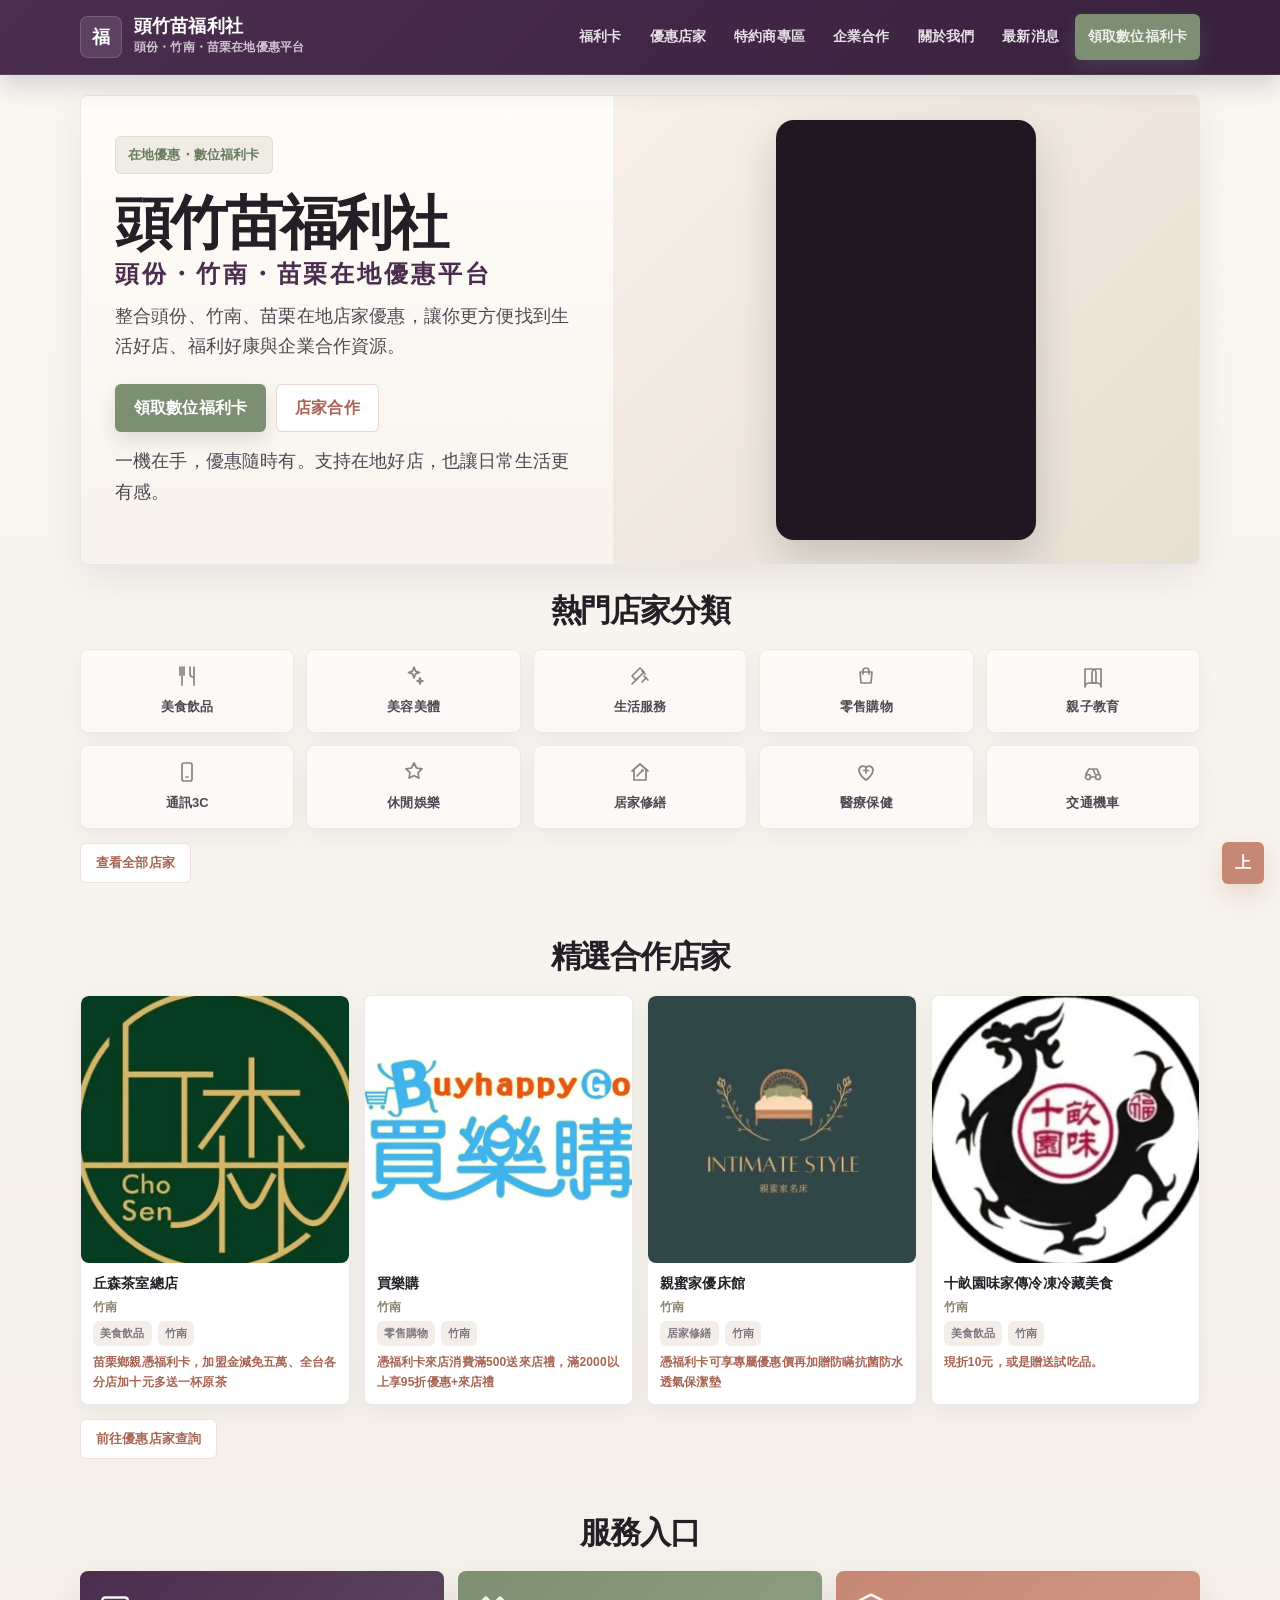
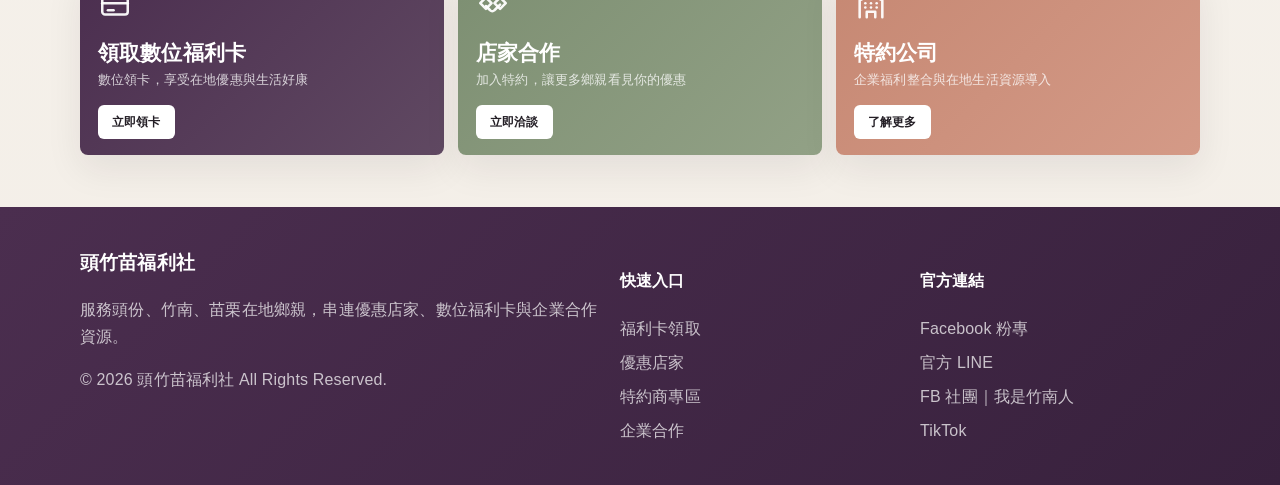
==== commit c62340de: "Enlarge welfare card video and logo display" ====
--- a/index.html
+++ b/index.html
@@ -6,7 +6,7 @@
 <title>頭竹苗福利社｜頭份・竹南・苗栗在地優惠平台</title>
 <meta name="description" content="頭竹苗福利社整合頭份、竹南、苗栗在地店家優惠，提供數位福利卡、優惠店家查詢、特約商合作與企業福利導入服務。">
 <meta name="theme-color" content="#4B2E4F">
-<link rel="stylesheet" href="style.css?v=logo-video-20260701-2">
+<link rel="stylesheet" href="style.css?v=logo-video-20260701-3">
 <script type="application/ld+json">
 {
   "@context": "https://schema.org",
@@ -212,8 +212,8 @@
     <div class="modal-body" id="modalBody"></div>
   </div>
 </div>
-<script src="main.js?v=logo-video-20260701-2"></script>
-<script src="shops.js?v=logo-video-20260701-2"></script>
+<script src="main.js?v=logo-video-20260701-3"></script>
+<script src="shops.js?v=logo-video-20260701-3"></script>
 </body>
 </html>
 
--- a/style.css
+++ b/style.css
@@ -261,14 +261,14 @@
   border:0;
   border-radius:8px;
   overflow:hidden;
-  padding:4px;
+  padding:2px;
   box-sizing:border-box;
   display:flex;
   align-items:center;
   justify-content:center;
   box-shadow:none;
 }
-.feature-logo{width:100%;height:100%;object-fit:contain;object-position:center;display:block;background:transparent;border:0;box-shadow:none}
+.feature-logo{width:100%;height:100%;object-fit:contain;object-position:center;display:block;background:transparent;border:0;box-shadow:none;transform:scale(1.08)}
 .feature-content{padding:11px 12px 12px}
 .feature-title{font-size:14px;font-weight:900;line-height:1.35;margin-bottom:4px}
 .feature-meta{font-size:12px;color:#8B846D;margin-bottom:4px;font-weight:800}
@@ -515,7 +515,7 @@
 .video-wrap{
   position:relative;
   width:100%;
-  max-width:420px;
+  max-width:560px;
   margin:0 auto;
   aspect-ratio:9 / 16;
   border-radius:18px;
@@ -686,7 +686,7 @@
   border-radius:18px;
   box-shadow:var(--shadow-sm);
   display:grid;
-  grid-template-columns:112px minmax(0,1fr);
+  grid-template-columns:132px minmax(0,1fr);
   grid-template-areas:
     "logo content"
     "actions actions";
@@ -702,9 +702,9 @@
 .shop-card:nth-child(4n+4) .shop-photo{background-image:url('pics/photo-bike.svg')}
 .shop-logo-box{
   grid-area:logo;
-  width:112px;
-  height:112px;
-  padding:4px;
+  width:132px;
+  height:132px;
+  padding:2px;
   box-sizing:border-box;
   border:0;
   border-radius:8px;
@@ -715,7 +715,7 @@
   justify-content:center;
   box-shadow:none;
 }
-.shop-logo{width:100%;height:100%;object-fit:contain;object-position:center;display:block;background:transparent;border:0;box-shadow:none}
+.shop-logo{width:100%;height:100%;object-fit:contain;object-position:center;display:block;background:transparent;border:0;box-shadow:none;transform:scale(1.08)}
 .shop-content{grid-area:content;display:flex;flex-direction:column;min-width:0;min-height:100%}
 .shop-head{display:flex;justify-content:space-between;gap:10px;align-items:flex-start;margin-bottom:6px}
 .shop-head h3{
@@ -840,7 +840,7 @@
 }
 .modal-head p{margin:0;color:var(--muted)}
 .modal-body{padding:20px 22px 24px}
-.modal-shop-summary{display:grid;grid-template-columns:128px minmax(0,1fr);gap:16px;align-items:start;margin-bottom:14px}
+.modal-shop-summary{display:grid;grid-template-columns:156px minmax(0,1fr);gap:16px;align-items:start;margin-bottom:14px}
 .modal-body .offer{
   display:block;
   -webkit-line-clamp:unset;
@@ -861,9 +861,9 @@
   padding:9px 14px;
 }
 .modal-logo-box{
-  width:128px;
-  height:128px;
-  padding:4px;
+  width:156px;
+  height:156px;
+  padding:2px;
   box-sizing:border-box;
   border:0;
   border-radius:8px;
@@ -874,7 +874,7 @@
   justify-content:center;
   box-shadow:none;
 }
-.modal-logo{width:100%;height:100%;object-fit:contain;object-position:center;display:block;background:transparent;border:0;box-shadow:none}
+.modal-logo{width:100%;height:100%;object-fit:contain;object-position:center;display:block;background:transparent;border:0;box-shadow:none;transform:scale(1.08)}
 .close{
   width:38px;
   height:38px;
@@ -977,16 +977,16 @@
   .service-grid{grid-template-columns:1fr}
   .shop-grid{grid-template-columns:1fr}
   .directory{padding:12px}
-  .shop-card{grid-template-columns:78px minmax(0,1fr);gap:9px 10px;padding:10px}
-  .shop-logo-box{width:78px;height:78px;padding:3px}
+  .shop-card{grid-template-columns:96px minmax(0,1fr);gap:9px 10px;padding:10px}
+  .shop-logo-box{width:96px;height:96px;padding:2px}
   .shop-head h3{font-size:18px}
   .tags{gap:5px;margin-bottom:6px}
   .tag{font-size:11px;padding:2px 6px}
   .offer{padding:8px;font-size:13px;line-height:1.45;margin-bottom:0;-webkit-line-clamp:3}
   .shop-actions{gap:7px;margin-top:0}
   .shop-actions .mini-btn{min-height:40px;font-size:14px;padding:0 6px}
-  .modal-shop-summary{grid-template-columns:96px minmax(0,1fr);gap:12px}
-  .modal-logo-box{width:96px;height:96px;padding:3px}
+  .modal-shop-summary{grid-template-columns:112px minmax(0,1fr);gap:12px}
+  .modal-logo-box{width:112px;height:112px;padding:2px}
   .modal-body .shop-actions{display:flex;gap:8px}
   .modal-body .shop-actions .btn{width:auto;min-width:104px;flex:0 1 auto;font-size:14px;padding:8px 12px}
   .filters,.steps,.process-grid{grid-template-columns:1fr}
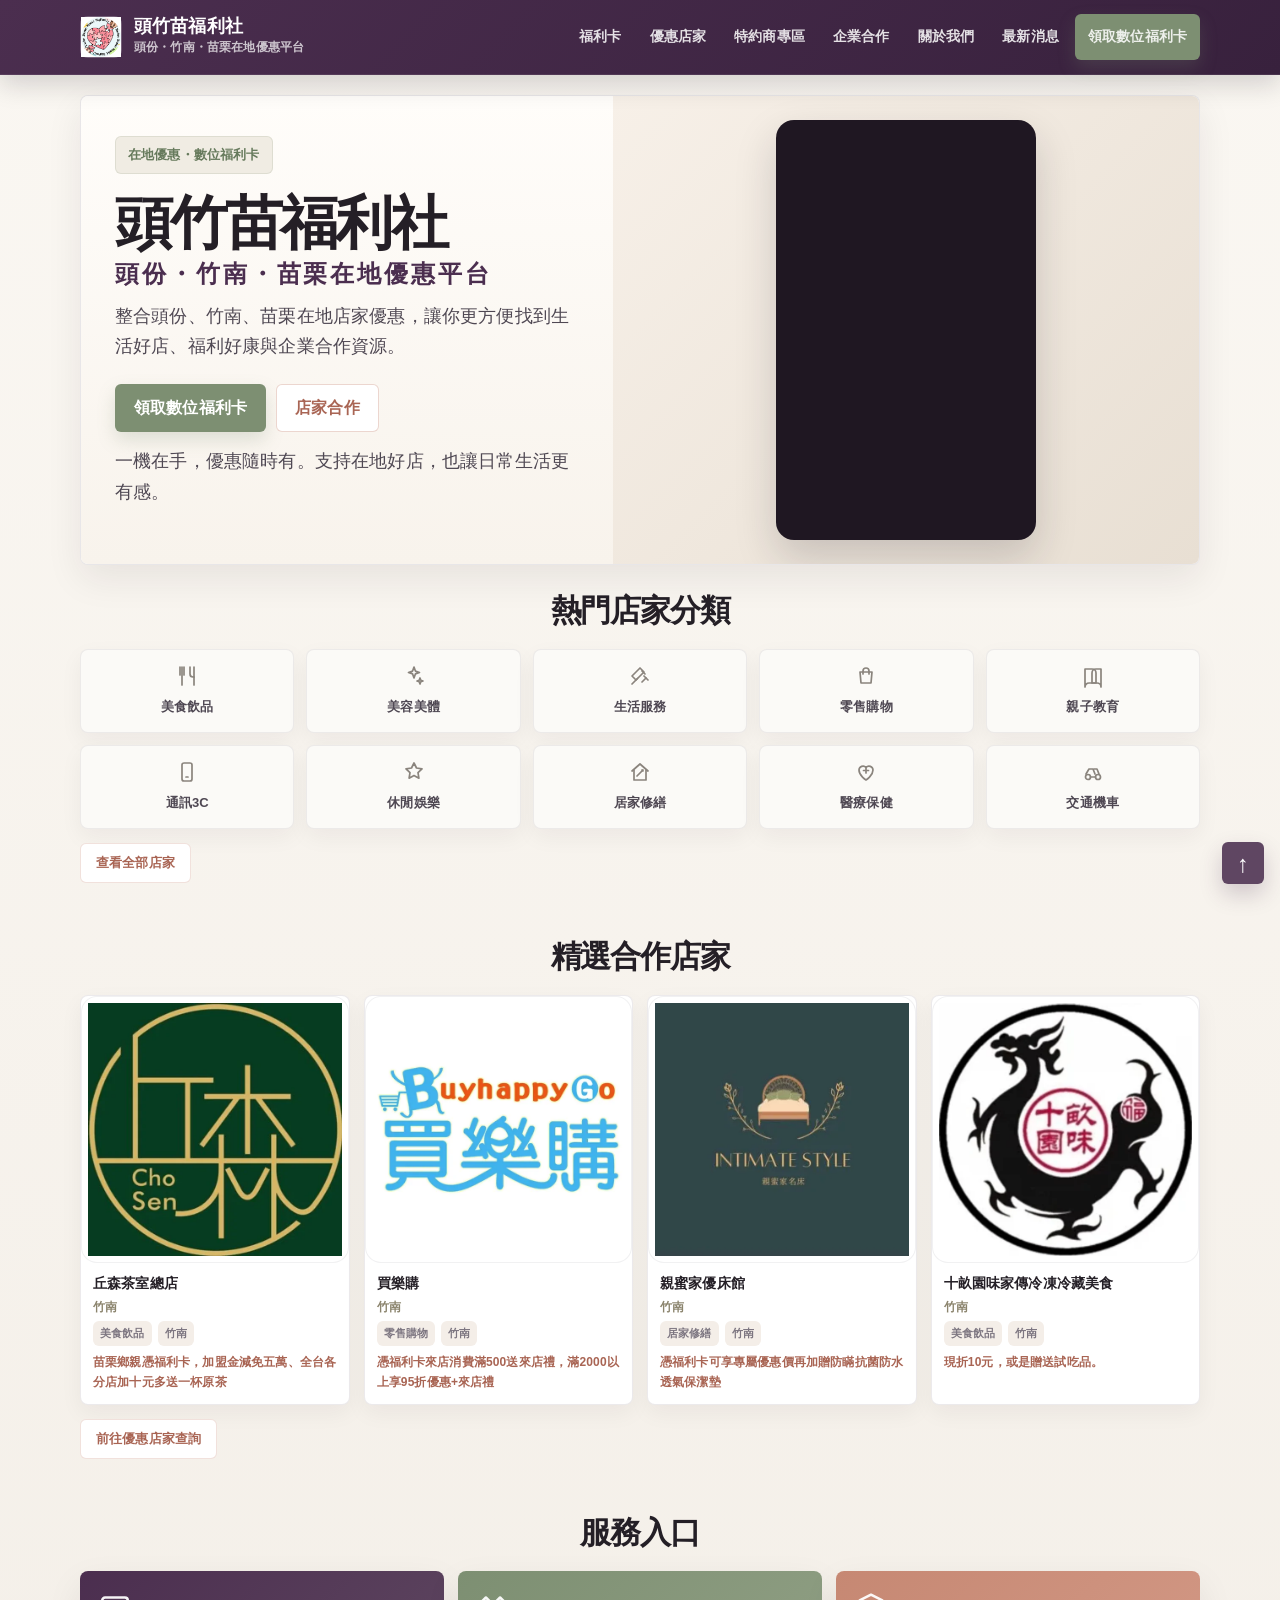
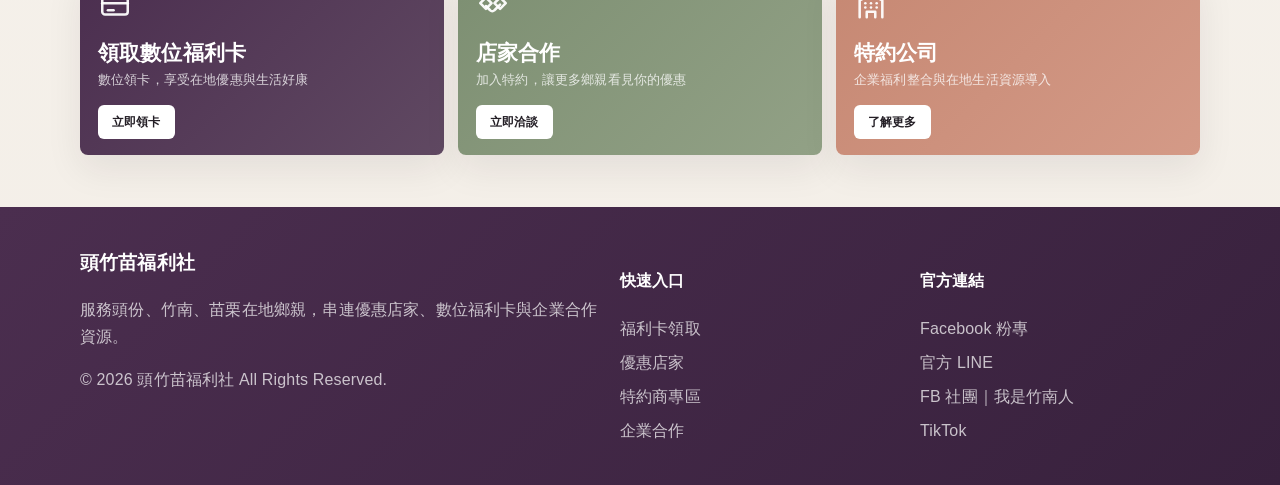
==== commit d07ca418: "Use welfare logo in site header" ====
--- a/index.html
+++ b/index.html
@@ -1,4 +1,4 @@
-﻿<!DOCTYPE html>
+<!DOCTYPE html>
 <html lang="zh-Hant">
 <head>
 <meta charset="UTF-8">
@@ -6,7 +6,7 @@
 <title>頭竹苗福利社｜頭份・竹南・苗栗在地優惠平台</title>
 <meta name="description" content="頭竹苗福利社整合頭份、竹南、苗栗在地店家優惠，提供數位福利卡、優惠店家查詢、特約商合作與企業福利導入服務。">
 <meta name="theme-color" content="#4B2E4F">
-<link rel="stylesheet" href="style.css?v=logo-video-20260701-3">
+<link rel="stylesheet" href="style.css?v=brand-logo-20260703-1">
 <script type="application/ld+json">
 {
   "@context": "https://schema.org",
@@ -34,7 +34,7 @@
 <header class="site-header">
   <div class="container nav">
     <a class="brand" href="index.html" aria-label="頭竹苗福利社首頁">
-      <span class="brand-mark">福</span>
+      <span class="brand-mark"><img src="pics/logo/tzm0000.png" alt="頭竹苗福利社 Logo"></span>
       <span class="brand-text"><strong>頭竹苗福利社</strong><span>頭份・竹南・苗栗在地優惠平台</span></span>
     </a>
     <button class="menu-btn" id="menuBtn" type="button">選單</button>
--- a/style.css
+++ b/style.css
@@ -1,12 +1,12 @@
 
-/* FIG3 CLEAN REBUILD v3
-   Style: deep eggplant purple + sage green + clay rose + warm stone.
-   Mature local-brand UI with compact radii.
-*/
+/* FIG3 CLEAN REBUILD v3
+   Style: deep eggplant purple + sage green + clay rose + warm stone.
+   Mature local-brand UI with compact radii.
+*/
 
 :root{
   --bg:#F3EEE7;
-  --surface:#FFFFFF;
+  --surface:#FFFFFF;
   --surface-soft:#FAF7F2;
   --ink:#241F26;
   --text:#4F4853;
@@ -20,8 +20,8 @@
   --clay:#C68873;
   --clay-dark:#A96554;
   --stone:#B7B2A7;
-  --radius-card:8px;
-  --radius-btn:6px;
+  --radius-card:8px;
+  --radius-btn:6px;
   --shadow:0 14px 36px rgba(36,26,38,.08);
   --shadow-sm:0 8px 22px rgba(36,26,38,.05);
   --container:1120px;
@@ -98,16 +98,18 @@
 .btn-soft:hover{background:#FFF7F3}
 .btn-outline{background:transparent;color:var(--purple);border-color:rgba(75,46,79,.18)}
 .btn-line{background:#06C755;color:#fff}
+.btn-redeem{background:#06C755;color:#fff;box-shadow:0 8px 18px rgba(6,199,85,.20)}
+.btn-redeem:hover{background:#05B84F}
 
 /* Home hero */
 .page-shell{padding:20px 0 0}
-.hero-wrap{
-  background:var(--surface);
-  border:1px solid var(--line);
-  border-radius:8px;
-  overflow:hidden;
-  box-shadow:var(--shadow);
-}
+.hero-wrap{
+  background:var(--surface);
+  border:1px solid var(--line);
+  border-radius:8px;
+  overflow:hidden;
+  box-shadow:var(--shadow);
+}
 .hero{
   display:grid;
   grid-template-columns:1fr 1.1fr;
@@ -141,28 +143,28 @@
   color:var(--purple);
   font-weight:900;
 }
-.hero p{color:var(--text);max-width:520px;font-size:18px}
-.hero-actions{display:flex;flex-wrap:wrap;gap:10px;margin-top:22px}
-.hero-note{margin-top:14px;color:var(--muted);font-size:14px}
-.hero-media{min-height:340px;background:url("pics/hero-local.svg") center/cover no-repeat;border-radius:0}
-.hero-video-card{
-  min-height:340px;
-  display:grid;
-  place-items:center;
-  padding:24px;
-  background:linear-gradient(135deg,#F7F0E8 0%,#E8DFD3 100%);
-}
-.shorts-frame{
-  aspect-ratio:9/16;
-  width:min(260px,100%);
-  max-height:420px;
-  margin:auto;
-  border-radius:18px;
-  overflow:hidden;
-  background:#1f1722;
-  box-shadow:0 18px 42px rgba(36,26,38,.18);
-}
-.shorts-frame iframe{width:100%;height:100%;border:0;border-radius:18px;display:block}
+.hero p{color:var(--text);max-width:520px;font-size:18px}
+.hero-actions{display:flex;flex-wrap:wrap;gap:10px;margin-top:22px}
+.hero-note{margin-top:14px;color:var(--muted);font-size:14px}
+.hero-media{min-height:340px;background:url("pics/hero-local.svg") center/cover no-repeat;border-radius:0}
+.hero-video-card{
+  min-height:340px;
+  display:grid;
+  place-items:center;
+  padding:24px;
+  background:linear-gradient(135deg,#F7F0E8 0%,#E8DFD3 100%);
+}
+.shorts-frame{
+  aspect-ratio:9/16;
+  width:min(260px,100%);
+  max-height:420px;
+  margin:auto;
+  border-radius:18px;
+  overflow:hidden;
+  background:#1f1722;
+  box-shadow:0 18px 42px rgba(36,26,38,.18);
+}
+.shorts-frame iframe{width:100%;height:100%;border:0;border-radius:18px;display:block}
 
 .section{padding:40px 0}
 .section-tight{padding:28px 0}
@@ -182,20 +184,20 @@
 }
 
 /* Categories like reference image */
-.category-grid{
-  display:grid;
-  grid-template-columns:repeat(5,1fr);
-  gap:12px;
-  margin-top:20px;
-}
-.category-card{
+.category-grid{
+  display:grid;
+  grid-template-columns:repeat(5,1fr);
+  gap:12px;
+  margin-top:20px;
+}
+.category-card{
   background:#FBFAF7;
   border:1px solid rgba(67,49,71,.08);
   border-radius:8px;
-  min-height:84px;
-  padding:14px 10px;
-  display:flex;
-  flex-direction:column;
+  min-height:84px;
+  padding:14px 10px;
+  display:flex;
+  flex-direction:column;
   align-items:center;
   justify-content:center;
   gap:8px;
@@ -212,34 +214,34 @@
   stroke-linejoin:round;
   border-radius:0;
 }
-.category-card span{font-size:13px;font-weight:800;color:var(--text)}
-
-.merchant-cta-grid{
-  display:grid;
-  grid-template-columns:repeat(2,1fr);
-  gap:16px;
-}
-.merchant-cta-card{
-  background:#fff;
-  border:1px solid rgba(67,49,71,.10);
-  border-radius:8px;
-  box-shadow:var(--shadow-sm);
-  padding:22px;
-  display:flex;
-  flex-direction:column;
-  align-items:flex-start;
-  gap:12px;
-}
-.merchant-cta-card h2{
-  margin-bottom:0;
-}
-.merchant-cta-card p{
-  color:var(--muted);
-  margin-bottom:6px;
-}
-.merchant-cta-card .btn{
-  margin-top:auto;
-}
+.category-card span{font-size:13px;font-weight:800;color:var(--text)}
+
+.merchant-cta-grid{
+  display:grid;
+  grid-template-columns:repeat(2,1fr);
+  gap:16px;
+}
+.merchant-cta-card{
+  background:#fff;
+  border:1px solid rgba(67,49,71,.10);
+  border-radius:8px;
+  box-shadow:var(--shadow-sm);
+  padding:22px;
+  display:flex;
+  flex-direction:column;
+  align-items:flex-start;
+  gap:12px;
+}
+.merchant-cta-card h2{
+  margin-bottom:0;
+}
+.merchant-cta-card p{
+  color:var(--muted);
+  margin-bottom:6px;
+}
+.merchant-cta-card .btn{
+  margin-top:auto;
+}
 
 /* Featured stores */
 .featured-grid{
@@ -255,20 +257,20 @@
   overflow:hidden;
   box-shadow:var(--shadow-sm);
 }
-.feature-photo{
-  aspect-ratio:1;
-  background:#fff;
-  border:0;
-  border-radius:8px;
-  overflow:hidden;
-  padding:2px;
-  box-sizing:border-box;
-  display:flex;
-  align-items:center;
-  justify-content:center;
-  box-shadow:none;
-}
-.feature-logo{width:100%;height:100%;object-fit:contain;object-position:center;display:block;background:transparent;border:0;box-shadow:none;transform:scale(1.08)}
+.feature-photo{
+  aspect-ratio:1;
+  background:#fff;
+  border:1px solid rgba(31,21,33,.06);
+  border-radius:16px;
+  overflow:hidden;
+  padding:6px;
+  box-sizing:border-box;
+  display:flex;
+  align-items:center;
+  justify-content:center;
+  box-shadow:none;
+}
+.feature-logo{width:100%;height:100%;object-fit:contain;object-position:center;display:block;background:transparent;border:0;box-shadow:none;transform:none}
 .feature-content{padding:11px 12px 12px}
 .feature-title{font-size:14px;font-weight:900;line-height:1.35;margin-bottom:4px}
 .feature-meta{font-size:12px;color:#8B846D;margin-bottom:4px;font-weight:800}
@@ -299,51 +301,51 @@
   color:#fff;
   box-shadow:var(--shadow);
 }
-.service-card.purple{background:linear-gradient(135deg,var(--purple),#604962)}
-.service-card.sage{background:linear-gradient(135deg,var(--sage),#92A186)}
-.service-card.clay{background:linear-gradient(135deg,var(--clay),#D49A87)}
+.service-card.purple{background:linear-gradient(135deg,var(--purple),#604962)}
+.service-card.sage{background:linear-gradient(135deg,var(--sage),#92A186)}
+.service-card.clay{background:linear-gradient(135deg,var(--clay),#D49A87)}
 .service-inner{padding:18px 18px 16px;height:100%;display:flex;flex-direction:column}
 .service-icon svg{width:34px;height:34px;stroke:rgba(255,255,255,.94);fill:none;stroke-width:1.8;stroke-linecap:round;stroke-linejoin:round}
 .service-title{font-size:21px;font-weight:900;line-height:1.2;margin-top:8px}
 .service-sub{margin-top:4px;color:rgba(255,255,255,.78);font-size:13px}
 .service-actions{margin-top:auto;padding-top:14px}
-.service-actions .btn{
-  min-height:33px;
-  padding:7px 14px;
-  background:#fff;
-  color:var(--ink);
-  border:0;
-  font-size:12px;
-  border-radius:6px;
-}
-.partner-grid{
-  display:grid;
-  grid-template-columns:repeat(3,1fr);
-  gap:16px;
-  margin-top:20px;
-}
-.partner-card{
-  background:#fff;
-  border:1px solid rgba(67,49,71,.10);
-  border-radius:8px;
-  box-shadow:var(--shadow-sm);
-  padding:20px;
-  text-align:center;
-}
-.partner-logo{
-  width:104px;
-  height:104px;
-  margin:0 auto 14px;
-  display:grid;
-  place-items:center;
-  border:1px solid rgba(67,49,71,.12);
-  border-radius:16px;
-  background:#FAF7F2;
-  color:var(--purple);
-  font-weight:900;
-}
-.partner-logo img{max-width:82px;max-height:82px;object-fit:contain}
-.partner-card p{margin-bottom:0;color:var(--muted);font-weight:800}
+.service-actions .btn{
+  min-height:33px;
+  padding:7px 14px;
+  background:#fff;
+  color:var(--ink);
+  border:0;
+  font-size:12px;
+  border-radius:6px;
+}
+.partner-grid{
+  display:grid;
+  grid-template-columns:repeat(3,1fr);
+  gap:16px;
+  margin-top:20px;
+}
+.partner-card{
+  background:#fff;
+  border:1px solid rgba(67,49,71,.10);
+  border-radius:8px;
+  box-shadow:var(--shadow-sm);
+  padding:20px;
+  text-align:center;
+}
+.partner-logo{
+  width:104px;
+  height:104px;
+  margin:0 auto 14px;
+  display:grid;
+  place-items:center;
+  border:1px solid rgba(67,49,71,.12);
+  border-radius:16px;
+  background:#FAF7F2;
+  color:var(--purple);
+  font-weight:900;
+}
+.partner-logo img{max-width:82px;max-height:82px;object-fit:contain}
+.partner-card p{margin-bottom:0;color:var(--muted);font-weight:800}
 
 /* Inner pages */
 .page-hero{padding:34px 0 12px}
@@ -369,15 +371,15 @@
   font-size:13px;
   font-weight:900;
 }
-.page-hero p,.card p,.panel p{color:var(--muted)}
-.dark-panel,.gradient-panel,.panel.dark{color:#fff}
-.dark-panel h2,.dark-panel h3,.gradient-panel h2,.gradient-panel h3,.panel.dark h2,.panel.dark h3{color:#fff}
-.dark-panel p,.gradient-panel p,.panel.dark p,.dark-panel li,.gradient-panel li,.panel.dark li{color:#f6eef7;opacity:1}
-.dark-panel .list-item,.gradient-panel .list-item,.panel.dark .list-item{color:#f6eef7;opacity:1}
-.dark-panel .list-item span:first-child,.gradient-panel .list-item span:first-child,.panel.dark .list-item span:first-child{color:#d9a07f;opacity:1}
-.page-hero-side p{color:#f6eef7;opacity:1}
-.light-card,.process-card,.info-card{color:#2d2430}
-.light-card p,.process-card p,.info-card p{color:#5f5364}
+.page-hero p,.card p,.panel p{color:var(--muted)}
+.dark-panel,.gradient-panel,.panel.dark{color:#fff}
+.dark-panel h2,.dark-panel h3,.gradient-panel h2,.gradient-panel h3,.panel.dark h2,.panel.dark h3{color:#fff}
+.dark-panel p,.gradient-panel p,.panel.dark p,.dark-panel li,.gradient-panel li,.panel.dark li{color:#f6eef7;opacity:1}
+.dark-panel .list-item,.gradient-panel .list-item,.panel.dark .list-item{color:#f6eef7;opacity:1}
+.dark-panel .list-item span:first-child,.gradient-panel .list-item span:first-child,.panel.dark .list-item span:first-child{color:#d9a07f;opacity:1}
+.page-hero-side p{color:#f6eef7;opacity:1}
+.light-card,.process-card,.info-card{color:#2d2430}
+.light-card p,.process-card p,.info-card p{color:#5f5364}
 
 .grid-3{display:grid;grid-template-columns:repeat(3,1fr);gap:16px}
 .grid-2{display:grid;grid-template-columns:repeat(2,1fr);gap:16px}
@@ -400,229 +402,298 @@
   color:var(--purple);
   margin-bottom:14px;
 }
-.card-icon svg{width:24px;height:24px;stroke:currentColor;fill:none;stroke-width:1.8;stroke-linecap:round;stroke-linejoin:round}
-.feature-icon,
-.process-icon{
-  width:48px;
-  height:48px;
-  border-radius:16px;
-  display:inline-flex;
-  align-items:center;
-  justify-content:center;
-  margin-bottom:12px;
-  background:#F2EADF;
-  color:var(--purple);
-}
-.feature-icon svg,
-.process-icon svg{
-  width:24px;
-  height:24px;
-  stroke:currentColor;
-  fill:none;
-  stroke-width:1.8;
-  stroke-linecap:round;
-  stroke-linejoin:round;
-}
-.process-flow{margin-top:18px}
-.info-card{
-  display:flex;
-  flex-direction:column;
-  align-items:flex-start;
-}
-.card-title-row,
-.info-card-head,
-.feature-card-head,
-.cta-card-head{
-  display:flex;
-  align-items:center;
-  gap:12px;
-  margin-bottom:14px;
-}
-.card-title-row h2,
-.card-title-row h3,
-.info-card-head h2,
-.info-card-head h3,
-.feature-card-head h3,
-.cta-card-head h3{
-  margin:0;
-}
-.card-title-row .feature-icon,
-.info-card-head .feature-icon{
-  width:44px;
-  height:44px;
-  flex:0 0 44px;
-  margin-bottom:0;
-}
-.merchant-cta-card .card-title-row{
-  margin-bottom:2px;
-}
-.info-card p{
-  margin-bottom:0;
-}
-.card-steps-grid{align-items:stretch}
-.step-card{
-  display:flex;
-  flex-direction:column;
-  min-height:220px;
-  padding:24px;
-}
-.step-card-head{
-  display:flex;
-  align-items:center;
-  justify-content:space-between;
-  gap:12px;
-  margin-bottom:18px;
-}
-.step-card .step-number,
-.step-card .step-icon{
-  width:44px;
-  height:44px;
-  border-radius:12px;
-  display:inline-flex;
-  align-items:center;
-  justify-content:center;
-  flex:0 0 44px;
-}
-.step-card .step-number{
-  background:#F2EADF;
-  color:var(--purple);
-  font-weight:900;
-}
-.step-card .step-icon{
-  background:#EFE6F0;
-  color:var(--purple);
-}
-.step-card .step-icon svg{
-  width:22px;
-  height:22px;
-  stroke:currentColor;
-  fill:none;
-  stroke-width:1.8;
-  stroke-linecap:round;
-  stroke-linejoin:round;
-}
-.step-card h3{
-  margin:0 0 12px;
-  color:var(--ink);
-}
-.step-card p{
-  margin:0;
-  color:#5F5364;
-  line-height:1.75;
-}
-.video-section{margin:0}
-.video-section .section-head{margin-bottom:18px}
-.video-wrap{
-  position:relative;
-  width:100%;
-  max-width:560px;
-  margin:0 auto;
-  aspect-ratio:9 / 16;
-  border-radius:18px;
-  overflow:hidden;
-  background:#000;
-  box-shadow:0 10px 30px rgba(31,21,33,.12);
-}
-.video-wrap iframe{
-  width:100%;
-  height:100%;
-  border:0;
-  display:block;
-}
-.value-grid{margin-top:18px}
-.value-card{
-  background:#FAF7F2;
-  border:1px solid rgba(67,49,71,.10);
-  border-radius:8px;
-  padding:18px;
-}
-.value-card h3{
-  margin:0 0 8px;
-  color:var(--purple);
-}
-.value-card p{
-  margin:0;
-  color:var(--text);
-}
-.process-section > p{
-  max-width:760px;
-}
-.process-grid{
-  display:grid;
-  grid-template-columns:repeat(4,1fr);
-  gap:14px;
-}
-.process-card{
-  background:#fff;
-  border:1px solid var(--line);
-  border-radius:var(--radius-card);
-  color:var(--ink);
-}
-.panel.dark .process-card h3,
-.gradient-panel .process-card h3{
-  color:var(--ink);
-}
-.panel.dark .process-card p,
-.gradient-panel .process-card p{
-  color:#5f5364;
-}
-.process-card-top{
-  display:flex;
-  align-items:center;
-  justify-content:space-between;
-  gap:12px;
-  margin-bottom:14px;
-}
-.process-card-top .process-icon{
-  margin-bottom:0;
-}
-.step-number{
-  width:34px;
-  height:34px;
-  border-radius:6px;
-  display:inline-flex;
-  align-items:center;
-  justify-content:center;
-  background:var(--purple);
-  color:#fff;
-  font-weight:900;
-  line-height:1;
-}
-.process-card:nth-child(2) .step-number{background:var(--sage)}
-.process-card:nth-child(3) .step-number{background:var(--clay)}
-.process-card:nth-child(4) .step-number{background:var(--stone);color:var(--purple)}
-.flow-panel{background:#fff}
-.flow-line{
-  display:grid;
-  grid-template-columns:repeat(5,1fr);
-  gap:10px;
-  margin-top:16px;
-}
-.flow-line span{
-  position:relative;
-  min-height:64px;
-  display:grid;
-  place-items:center;
-  padding:10px;
-  text-align:center;
-  border-radius:8px;
-  background:#FAF7F2;
-  border:1px solid rgba(67,49,71,.10);
-  color:var(--purple);
-  font-weight:900;
-}
-.flow-line span:not(:last-child)::after{
-  content:"";
-  position:absolute;
-  right:-9px;
-  top:50%;
-  width:8px;
-  height:8px;
-  border-top:2px solid var(--stone);
-  border-right:2px solid var(--stone);
-  transform:translateY(-50%) rotate(45deg);
-}
-.list{display:grid;gap:10px;margin-top:12px}
+.card-icon svg{width:24px;height:24px;stroke:currentColor;fill:none;stroke-width:1.8;stroke-linecap:round;stroke-linejoin:round}
+.feature-icon,
+.process-icon{
+  width:48px;
+  height:48px;
+  border-radius:16px;
+  display:inline-flex;
+  align-items:center;
+  justify-content:center;
+  margin-bottom:12px;
+  background:#F2EADF;
+  color:var(--purple);
+}
+.feature-icon svg,
+.process-icon svg{
+  width:24px;
+  height:24px;
+  stroke:currentColor;
+  fill:none;
+  stroke-width:1.8;
+  stroke-linecap:round;
+  stroke-linejoin:round;
+}
+.process-flow{margin-top:18px}
+.info-card{
+  display:flex;
+  flex-direction:column;
+  align-items:flex-start;
+}
+.card-title-row,
+.info-card-head,
+.feature-card-head,
+.cta-card-head{
+  display:flex;
+  align-items:center;
+  gap:12px;
+  margin-bottom:14px;
+}
+.card-title-row h2,
+.card-title-row h3,
+.info-card-head h2,
+.info-card-head h3,
+.feature-card-head h3,
+.cta-card-head h3{
+  margin:0;
+}
+.card-title-row .feature-icon,
+.info-card-head .feature-icon{
+  width:44px;
+  height:44px;
+  flex:0 0 44px;
+  margin-bottom:0;
+}
+.merchant-cta-card .card-title-row{
+  margin-bottom:2px;
+}
+.info-card p{
+  margin-bottom:0;
+}
+.card-steps-grid{align-items:stretch}
+.step-card{
+  display:flex;
+  flex-direction:column;
+  min-height:220px;
+  padding:24px;
+}
+.step-card-head{
+  display:flex;
+  align-items:center;
+  justify-content:space-between;
+  gap:12px;
+  margin-bottom:18px;
+}
+.step-card .step-number,
+.step-card .step-icon{
+  width:44px;
+  height:44px;
+  border-radius:12px;
+  display:inline-flex;
+  align-items:center;
+  justify-content:center;
+  flex:0 0 44px;
+}
+.step-card .step-number{
+  background:#F2EADF;
+  color:var(--purple);
+  font-weight:900;
+}
+.step-card .step-icon{
+  background:#EFE6F0;
+  color:var(--purple);
+}
+.step-card .step-icon svg{
+  width:22px;
+  height:22px;
+  stroke:currentColor;
+  fill:none;
+  stroke-width:1.8;
+  stroke-linecap:round;
+  stroke-linejoin:round;
+}
+.step-card h3{
+  margin:0 0 12px;
+  color:var(--ink);
+}
+.step-card p{
+  margin:0;
+  color:#5F5364;
+  line-height:1.75;
+}
+.card-video-section{padding-top:24px}
+.card-video-panel{
+  padding:32px;
+  border-radius:22px;
+  background:linear-gradient(135deg,#FFF8F1 0%,#FFFFFF 55%,#F4ECF5 100%);
+  box-shadow:0 18px 45px rgba(37,24,40,.08);
+  border:1px solid rgba(75,46,79,.10);
+}
+.card-video-panel .section-heading{
+  text-align:center;
+  max-width:720px;
+  margin:0 auto 24px;
+}
+.card-video-panel .eyebrow{
+  display:inline-flex;
+  margin-bottom:8px;
+  padding:5px 12px;
+  border-radius:6px;
+  background:rgba(75,46,79,.10);
+  color:var(--purple);
+  font-weight:900;
+  font-size:14px;
+}
+.card-video-panel h2{margin:0 0 8px}
+.card-video-panel p{color:var(--muted)}
+.card-video-grid{
+  display:grid;
+  grid-template-columns:minmax(300px,380px) minmax(0,1fr);
+  gap:32px;
+  align-items:stretch;
+  max-width:980px;
+  margin:0 auto;
+}
+.card-video-frame{
+  width:100%;
+  max-width:360px;
+  margin:0 auto;
+  aspect-ratio:9 / 16;
+  border-radius:18px;
+  overflow:hidden;
+  background:#111;
+  box-shadow:0 18px 38px rgba(0,0,0,.18);
+}
+.card-video-frame iframe{
+  width:100%;
+  height:100%;
+  border:0;
+  display:block;
+}
+.card-video-steps{
+  display:grid;
+  grid-template-rows:repeat(3,1fr);
+  gap:16px;
+  align-self:stretch;
+}
+.video-step-card{
+  display:flex;
+  gap:14px;
+  align-items:flex-start;
+  min-height:0;
+  padding:20px;
+  border-radius:18px;
+  background:rgba(255,255,255,.86);
+  border:1px solid rgba(75,46,79,.08);
+  box-shadow:0 8px 22px rgba(37,24,40,.06);
+}
+.video-step-card .step-number{
+  flex:0 0 auto;
+  width:32px;
+  height:32px;
+  border-radius:10px;
+  display:inline-flex;
+  align-items:center;
+  justify-content:center;
+  background:rgba(75,46,79,.10);
+  color:var(--purple);
+  font-weight:900;
+}
+.video-step-card h3{
+  margin:0 0 8px;
+  font-size:18px;
+  line-height:1.35;
+}
+.video-step-card p{
+  margin:0;
+  color:var(--muted);
+  line-height:1.7;
+}
+.value-grid{margin-top:18px}
+.value-card{
+  background:#FAF7F2;
+  border:1px solid rgba(67,49,71,.10);
+  border-radius:8px;
+  padding:18px;
+}
+.value-card h3{
+  margin:0 0 8px;
+  color:var(--purple);
+}
+.value-card p{
+  margin:0;
+  color:var(--text);
+}
+.process-section > p{
+  max-width:760px;
+}
+.process-grid{
+  display:grid;
+  grid-template-columns:repeat(4,1fr);
+  gap:14px;
+}
+.process-card{
+  background:#fff;
+  border:1px solid var(--line);
+  border-radius:var(--radius-card);
+  color:var(--ink);
+}
+.panel.dark .process-card h3,
+.gradient-panel .process-card h3{
+  color:var(--ink);
+}
+.panel.dark .process-card p,
+.gradient-panel .process-card p{
+  color:#5f5364;
+}
+.process-card-top{
+  display:flex;
+  align-items:center;
+  justify-content:space-between;
+  gap:12px;
+  margin-bottom:14px;
+}
+.process-card-top .process-icon{
+  margin-bottom:0;
+}
+.step-number{
+  width:34px;
+  height:34px;
+  border-radius:6px;
+  display:inline-flex;
+  align-items:center;
+  justify-content:center;
+  background:var(--purple);
+  color:#fff;
+  font-weight:900;
+  line-height:1;
+}
+.process-card:nth-child(2) .step-number{background:var(--sage)}
+.process-card:nth-child(3) .step-number{background:var(--clay)}
+.process-card:nth-child(4) .step-number{background:var(--stone);color:var(--purple)}
+.flow-panel{background:#fff}
+.flow-line{
+  display:grid;
+  grid-template-columns:repeat(5,1fr);
+  gap:10px;
+  margin-top:16px;
+}
+.flow-line span{
+  position:relative;
+  min-height:64px;
+  display:grid;
+  place-items:center;
+  padding:10px;
+  text-align:center;
+  border-radius:8px;
+  background:#FAF7F2;
+  border:1px solid rgba(67,49,71,.10);
+  color:var(--purple);
+  font-weight:900;
+}
+.flow-line span:not(:last-child)::after{
+  content:"";
+  position:absolute;
+  right:-9px;
+  top:50%;
+  width:8px;
+  height:8px;
+  border-top:2px solid var(--stone);
+  border-right:2px solid var(--stone);
+  transform:translateY(-50%) rotate(45deg);
+}
+.list{display:grid;gap:10px;margin-top:12px}
 .list-item{display:flex;gap:10px;color:var(--text);font-weight:800}
 .list-item span:first-child{color:var(--clay-dark);font-weight:900}
 
@@ -679,54 +750,55 @@
 }
 .chip.active{background:#EEF2EB;color:var(--sage-dark);border-color:rgba(125,143,114,.25)}
 
-.shop-grid{display:grid;grid-template-columns:repeat(auto-fit,minmax(360px,1fr));gap:18px}
-.shop-card{
-  background:#fff;
-  border:1px solid rgba(67,49,71,.10);
-  border-radius:18px;
-  box-shadow:var(--shadow-sm);
-  display:grid;
-  grid-template-columns:132px minmax(0,1fr);
-  grid-template-areas:
-    "logo content"
-    "actions actions";
-  gap:12px 14px;
-  align-items:start;
-  padding:16px;
-  min-height:100%;
-}
-.shop-photo{aspect-ratio:4/3;background:center/cover no-repeat;border-radius:0}
-.shop-card:nth-child(4n+1) .shop-photo{background-image:url('pics/photo-coffee.svg')}
-.shop-card:nth-child(4n+2) .shop-photo{background-image:url('pics/photo-shop.svg')}
-.shop-card:nth-child(4n+3) .shop-photo{background-image:url('pics/photo-travel.svg')}
-.shop-card:nth-child(4n+4) .shop-photo{background-image:url('pics/photo-bike.svg')}
-.shop-logo-box{
-  grid-area:logo;
-  width:132px;
-  height:132px;
-  padding:2px;
-  box-sizing:border-box;
-  border:0;
-  border-radius:8px;
-  background:#fff;
-  overflow:hidden;
-  display:flex;
-  align-items:center;
-  justify-content:center;
-  box-shadow:none;
-}
-.shop-logo{width:100%;height:100%;object-fit:contain;object-position:center;display:block;background:transparent;border:0;box-shadow:none;transform:scale(1.08)}
-.shop-content{grid-area:content;display:flex;flex-direction:column;min-width:0;min-height:100%}
-.shop-head{display:flex;justify-content:space-between;gap:10px;align-items:flex-start;margin-bottom:6px}
-.shop-head h3{
-  font-size:20px;
-  line-height:1.32;
-  margin-bottom:0;
-  display:-webkit-box;
-  -webkit-line-clamp:2;
-  -webkit-box-orient:vertical;
-  overflow:hidden;
-}
+.shop-grid{display:grid;grid-template-columns:repeat(auto-fit,minmax(360px,1fr));gap:18px}
+.shop-card{
+  background:#fff;
+  border:1px solid rgba(67,49,71,.10);
+  border-radius:18px;
+  box-shadow:var(--shadow-sm);
+  display:grid;
+  grid-template-columns:120px minmax(0,1fr);
+  grid-template-areas:
+    "logo content"
+    "actions actions";
+  gap:12px 14px;
+  align-items:start;
+  padding:16px;
+  min-height:100%;
+}
+.shop-photo{aspect-ratio:4/3;background:center/cover no-repeat;border-radius:0}
+.shop-card:nth-child(4n+1) .shop-photo{background-image:url('pics/photo-coffee.svg')}
+.shop-card:nth-child(4n+2) .shop-photo{background-image:url('pics/photo-shop.svg')}
+.shop-card:nth-child(4n+3) .shop-photo{background-image:url('pics/photo-travel.svg')}
+.shop-card:nth-child(4n+4) .shop-photo{background-image:url('pics/photo-bike.svg')}
+.shop-logo-box{
+  grid-area:logo;
+  width:120px;
+  height:120px;
+  flex:0 0 120px;
+  padding:6px;
+  box-sizing:border-box;
+  border:1px solid rgba(31,21,33,.06);
+  border-radius:16px;
+  background:#fff;
+  overflow:hidden;
+  display:flex;
+  align-items:center;
+  justify-content:center;
+  box-shadow:none;
+}
+.shop-logo{width:100%;height:100%;object-fit:contain;object-position:center;display:block;background:transparent;border:0;box-shadow:none;transform:none}
+.shop-content{grid-area:content;display:flex;flex-direction:column;min-width:0;min-height:100%}
+.shop-head{display:flex;justify-content:space-between;gap:10px;align-items:flex-start;margin-bottom:6px}
+.shop-head h3{
+  font-size:20px;
+  line-height:1.32;
+  margin-bottom:0;
+  display:-webkit-box;
+  -webkit-line-clamp:2;
+  -webkit-box-orient:vertical;
+  overflow:hidden;
+}
 .tags{display:flex;gap:6px;flex-wrap:wrap;margin-bottom:8px}
 .tag{
   display:inline-flex;
@@ -738,38 +810,38 @@
   font-weight:900;
 }
 .tag.area{background:#EEF2EB;color:var(--sage-dark)}
-.offer{
-  background:#FBF1ED;
-  color:var(--clay-dark);
-  padding:10px;
-  border-radius:6px;
-  border-left:4px solid var(--clay);
-  line-height:1.55;
-  font-size:13px;
-  font-weight:900;
-  margin-bottom:8px;
-  display:-webkit-box;
-  -webkit-line-clamp:3;
-  -webkit-box-orient:vertical;
-  overflow:hidden;
-}
-.shop-actions{grid-area:actions;margin-top:2px;display:grid;grid-template-columns:repeat(3,1fr);gap:8px}
-.mini-btn{
-  width:100%;
-  min-width:0;
-  min-height:44px;
-  display:inline-flex;
-  align-items:center;
-  justify-content:center;
-  padding:0 10px;
-  border-radius:12px;
-  border:1px solid rgba(67,49,71,.12);
-  background:#fff;
-  color:var(--text);
-  font-size:15px;
-  font-weight:800;
-  cursor:pointer;
-}
+.offer{
+  background:#FBF1ED;
+  color:var(--clay-dark);
+  padding:10px;
+  border-radius:6px;
+  border-left:4px solid var(--clay);
+  line-height:1.55;
+  font-size:13px;
+  font-weight:900;
+  margin-bottom:8px;
+  display:-webkit-box;
+  -webkit-line-clamp:3;
+  -webkit-box-orient:vertical;
+  overflow:hidden;
+}
+.shop-actions{grid-area:actions;margin-top:2px;display:grid;grid-template-columns:repeat(4,1fr);gap:8px}
+.mini-btn{
+  width:100%;
+  min-width:0;
+  min-height:44px;
+  display:inline-flex;
+  align-items:center;
+  justify-content:center;
+  padding:0 10px;
+  border-radius:12px;
+  border:1px solid rgba(67,49,71,.12);
+  background:#fff;
+  color:var(--text);
+  font-size:15px;
+  font-weight:800;
+  cursor:pointer;
+}
 .mini-btn.primary{background:var(--purple);border-color:var(--purple);color:#fff}
 .empty{
   display:none;
@@ -807,11 +879,18 @@
   height:42px;
   border:0;
   border-radius:6px;
-  background:var(--clay);
+  background:rgba(75,46,79,.88);
   color:#fff;
-  font-weight:900;
-  box-shadow:0 10px 22px rgba(198,136,115,.25);
+  font-size:0;
+  font-weight:900;
+  box-shadow:0 10px 22px rgba(75,46,79,.22);
   cursor:pointer;
+}
+.backtop::before{
+  content:"↑";
+  display:block;
+  font-size:24px;
+  line-height:42px;
 }
 .modal{
   position:fixed;
@@ -839,42 +918,42 @@
   border-bottom:1px solid rgba(67,49,71,.10);
 }
 .modal-head p{margin:0;color:var(--muted)}
-.modal-body{padding:20px 22px 24px}
-.modal-shop-summary{display:grid;grid-template-columns:156px minmax(0,1fr);gap:16px;align-items:start;margin-bottom:14px}
-.modal-body .offer{
-  display:block;
-  -webkit-line-clamp:unset;
-  -webkit-box-orient:initial;
-  overflow:visible;
-  white-space:normal;
-}
-.modal-body .shop-actions{
-  display:flex;
-  flex-wrap:wrap;
-  gap:10px;
-  margin-top:14px;
-}
-.modal-body .shop-actions .btn{
-  width:auto;
-  min-width:118px;
-  flex:0 0 auto;
-  padding:9px 14px;
-}
-.modal-logo-box{
-  width:156px;
-  height:156px;
-  padding:2px;
-  box-sizing:border-box;
-  border:0;
-  border-radius:8px;
-  background:#fff;
-  overflow:hidden;
-  display:flex;
-  align-items:center;
-  justify-content:center;
-  box-shadow:none;
-}
-.modal-logo{width:100%;height:100%;object-fit:contain;object-position:center;display:block;background:transparent;border:0;box-shadow:none;transform:scale(1.08)}
+.modal-body{padding:20px 22px 24px}
+.modal-shop-summary{display:grid;grid-template-columns:144px minmax(0,1fr);gap:16px;align-items:start;margin-bottom:14px}
+.modal-body .offer{
+  display:block;
+  -webkit-line-clamp:unset;
+  -webkit-box-orient:initial;
+  overflow:visible;
+  white-space:normal;
+}
+.modal-body .shop-actions{
+  display:flex;
+  flex-wrap:wrap;
+  gap:10px;
+  margin-top:14px;
+}
+.modal-body .shop-actions .btn{
+  width:auto;
+  min-width:118px;
+  flex:0 0 auto;
+  padding:9px 14px;
+}
+.modal-logo-box{
+  width:144px;
+  height:144px;
+  padding:6px;
+  box-sizing:border-box;
+  border:1px solid rgba(31,21,33,.06);
+  border-radius:16px;
+  background:#fff;
+  overflow:hidden;
+  display:flex;
+  align-items:center;
+  justify-content:center;
+  box-shadow:none;
+}
+.modal-logo{width:100%;height:100%;object-fit:contain;object-position:center;display:block;background:transparent;border:0;box-shadow:none;transform:none}
 .close{
   width:38px;
   height:38px;
@@ -893,6 +972,165 @@
   font-weight:800;
   border-radius:6px;
 }
+
+/* Redeem confirmation */
+.redeem-hero .page-hero-card{grid-template-columns:1.25fr .75fr}
+.redeem-panel{max-width:900px;margin:0 auto}
+.redeem-loading{
+  padding:36px 20px;
+  text-align:center;
+  color:var(--muted);
+  background:#fff;
+  border:1px solid rgba(67,49,71,.10);
+  border-radius:8px;
+  box-shadow:var(--shadow-sm);
+}
+.redeem-card{
+  background:#fff;
+  border:1px solid rgba(67,49,71,.10);
+  border-radius:12px;
+  box-shadow:var(--shadow);
+  padding:24px;
+}
+.redeem-shop{
+  display:grid;
+  grid-template-columns:128px minmax(0,1fr);
+  gap:18px;
+  align-items:center;
+  padding-bottom:18px;
+  border-bottom:1px solid rgba(67,49,71,.10);
+}
+.redeem-logo{
+  width:128px;
+  height:128px;
+  padding:6px;
+  border-radius:16px;
+  border:1px solid rgba(31,21,33,.06);
+  background:#fff;
+  overflow:hidden;
+  display:flex;
+  align-items:center;
+  justify-content:center;
+}
+.redeem-logo img{width:100%;height:100%;object-fit:contain}
+.redeem-shop h2{margin:8px 0;font-size:clamp(26px,4vw,38px)}
+.redeem-shop p{margin:0;color:var(--muted);line-height:1.7}
+.redeem-offer{
+  margin:18px 0;
+  padding:18px;
+  border-left:5px solid var(--clay);
+  background:#FBF1ED;
+  color:var(--clay-dark);
+  border-radius:8px;
+}
+.redeem-offer span{display:block;margin-bottom:6px;color:#8C6C61;font-size:14px;font-weight:900}
+.redeem-offer strong{display:block;font-size:clamp(22px,4vw,32px);line-height:1.45}
+.redeem-time{
+  margin:-4px 0 14px;
+  color:var(--muted);
+  font-size:14px;
+  font-weight:800;
+}
+.redeem-confirm-box{
+  position:relative;
+  display:grid;
+  gap:12px;
+  padding:18px;
+  overflow:hidden;
+  background:linear-gradient(135deg,var(--purple) 0%,#5B3A60 58%,var(--sage-dark) 100%);
+  border:1px solid rgba(255,255,255,.22);
+  border-radius:14px;
+  color:#fff;
+  box-shadow:0 18px 36px rgba(75,46,79,.20);
+}
+.redeem-confirm-box::before{
+  content:"頭竹苗福利卡";
+  display:block;
+  width:max-content;
+  max-width:100%;
+  padding:5px 9px;
+  background:rgba(255,255,255,.14);
+  border:1px solid rgba(255,255,255,.18);
+  border-radius:6px;
+  color:rgba(255,255,255,.88);
+  font-size:13px;
+  font-weight:900;
+  letter-spacing:.04em;
+}
+.redeem-confirm-box::after{
+  content:"";
+  position:absolute;
+  right:-42px;
+  top:-42px;
+  width:128px;
+  height:128px;
+  border-radius:50%;
+  background:rgba(255,255,255,.10);
+  pointer-events:none;
+}
+.redeem-confirm-box p{
+  position:relative;
+  margin:0;
+  color:rgba(255,255,255,.92);
+  font-weight:800;
+  line-height:1.7;
+}
+.redeem-confirm-box .btn{
+  position:relative;
+  width:100%;
+  justify-content:center;
+}
+.redeem-confirm-box .btn-primary{
+  background:#fff;
+  border-color:#fff;
+  color:var(--purple);
+  box-shadow:0 10px 24px rgba(36,31,38,.20);
+}
+.redeem-confirm-box .btn-outline{
+  background:rgba(255,255,255,.10);
+  border-color:rgba(255,255,255,.34);
+  color:#fff;
+}
+.redeem-confirm-box[hidden],
+.redeem-result[hidden]{
+  display:none !important;
+}
+.redeem-confirm-box .btn[disabled]{
+  cursor:wait;
+  opacity:1;
+  transform:none;
+  background:#B7B2A7;
+  border-color:#B7B2A7;
+  color:#fff;
+  box-shadow:none;
+}
+.redeem-confirm-box .btn.is-sending{
+  background:#B7B2A7;
+  border-color:#B7B2A7;
+}
+.redeem-submit-status{
+  margin-top:2px;
+  color:rgba(255,255,255,.82);
+  font-weight:800;
+  line-height:1.6;
+}
+.redeem-submit-status.is-warning{
+  color:#FFE0D5;
+}
+.redeem-result{
+  display:grid;
+  gap:10px;
+  padding:18px;
+  background:#F4F7F1;
+  border:1px solid rgba(125,143,114,.22);
+  border-radius:8px;
+  color:#5C6954;
+}
+.redeem-result strong{color:var(--sage-dark);font-size:22px}
+.redeem-result span{font-weight:800}
+.redeem-result .btn{width:max-content}
+.redeem-note{margin:14px 0 0;color:var(--muted);line-height:1.7;font-size:14px}
+.redeem-empty{display:grid;gap:14px}
 
 /* Hard guard: no pill UI */
 .btn,
@@ -913,35 +1151,46 @@
 .hero-kicker{
   border-radius:6px !important;
 }
-.brand-mark,.card,.panel,.news-card,.faq details,.directory,.step,.feature-card,.category-card,.service-card,.page-hero-card,.modal-card,.empty{
-  border-radius:8px !important;
-}
-.step-no,.step-number,.card-icon,.backtop,.close{
-  border-radius:6px !important;
-}
-.step-card .step-number,.step-card .step-icon{border-radius:12px !important}
-.hero-media{border-radius:0 !important}
-.shop-card{border-radius:18px !important}
-.shop-logo-box,.modal-logo-box,.feature-photo{border-radius:8px !important}
-.shop-actions .mini-btn{border-radius:12px !important}
-
-@media (min-width:1100px){
-  .shop-grid{grid-template-columns:repeat(3,minmax(0,1fr))}
-}
+.brand-mark,.card,.panel,.news-card,.faq details,.directory,.step,.feature-card,.category-card,.service-card,.page-hero-card,.modal-card,.empty{
+  border-radius:8px !important;
+}
+.step-no,.step-number,.card-icon,.backtop,.close{
+  border-radius:6px !important;
+}
+.step-card .step-number,.step-card .step-icon{border-radius:12px !important}
+.hero-media{border-radius:0 !important}
+.shop-card{border-radius:18px !important}
+.shop-logo-box,.modal-logo-box,.feature-photo{border-radius:16px !important}
+.shop-actions .mini-btn{border-radius:12px !important}
+.video-step-card .step-number{
+  width:32px;
+  height:32px;
+  border-radius:10px !important;
+  background:rgba(75,46,79,.10);
+  color:var(--purple);
+}
+
+@media (min-width:1100px){
+  .shop-grid{grid-template-columns:repeat(3,minmax(0,1fr))}
+}
 
 @media (max-width:960px){
-  .hero{grid-template-columns:1fr}
-  .hero-copy{padding:32px 24px}
-  .hero-media{min-height:250px}
-  .hero-video-card{min-height:0;padding:22px}
-  .page-hero-card,.grid-3,.grid-2,.news-grid,.footer-grid{grid-template-columns:1fr}
-  .partner-grid{grid-template-columns:1fr}
-  .flow-line{grid-template-columns:1fr}
-  .flow-line span:not(:last-child)::after{display:none}
-  .steps,.process-grid{grid-template-columns:repeat(2,1fr)}
+  .hero{grid-template-columns:1fr}
+  .hero-copy{padding:32px 24px}
+  .hero-media{min-height:250px}
+  .hero-video-card{min-height:0;padding:22px}
+  .card-video-panel{padding:24px 18px}
+  .card-video-grid{grid-template-columns:1fr;gap:22px}
+  .card-video-frame{max-width:min(100%,340px);justify-self:center}
+  .card-video-steps{grid-template-rows:none}
+  .page-hero-card,.grid-3,.grid-2,.news-grid,.footer-grid{grid-template-columns:1fr}
+  .partner-grid{grid-template-columns:1fr}
+  .flow-line{grid-template-columns:1fr}
+  .flow-line span:not(:last-child)::after{display:none}
+  .steps,.process-grid{grid-template-columns:repeat(2,1fr)}
   .shop-grid,.featured-grid{grid-template-columns:repeat(2,1fr)}
-  .category-grid{grid-template-columns:repeat(3,1fr)}
-  .merchant-cta-grid{grid-template-columns:1fr}
+  .category-grid{grid-template-columns:repeat(3,1fr)}
+  .merchant-cta-grid{grid-template-columns:1fr}
   .filters{grid-template-columns:1fr 1fr}
   .nav-links{
     display:none;
@@ -961,33 +1210,44 @@
   .nav-links a,.nav-links .btn{width:100%}
   .menu-btn{display:inline-flex}
 }
-@media (max-width:620px){
-  .container{width:min(calc(100% - 14px),var(--container))}
-  .page-shell{padding-top:14px}
-  .hero-wrap{border-radius:8px}
+@media (max-width:620px){
+  .container{width:min(calc(100% - 14px),var(--container))}
+  .page-shell{padding-top:14px}
+  .hero-wrap{border-radius:8px}
   .hero-copy{padding:24px 18px}
-  .hero h1{font-size:36px}
-  .hero p{font-size:16px}
-  .shorts-frame{max-width:230px;max-height:390px}
+  .hero h1{font-size:36px}
+  .hero p{font-size:16px}
+  .shorts-frame{max-width:230px;max-height:390px}
   .hero-actions{display:grid}
   .btn{width:100%}
   .section{padding:32px 0}
-  .category-grid{grid-template-columns:repeat(2,1fr);gap:10px}
-  .featured-grid{grid-template-columns:repeat(2,1fr)}
-  .service-grid{grid-template-columns:1fr}
-  .shop-grid{grid-template-columns:1fr}
-  .directory{padding:12px}
-  .shop-card{grid-template-columns:96px minmax(0,1fr);gap:9px 10px;padding:10px}
-  .shop-logo-box{width:96px;height:96px;padding:2px}
-  .shop-head h3{font-size:18px}
-  .tags{gap:5px;margin-bottom:6px}
-  .tag{font-size:11px;padding:2px 6px}
-  .offer{padding:8px;font-size:13px;line-height:1.45;margin-bottom:0;-webkit-line-clamp:3}
-  .shop-actions{gap:7px;margin-top:0}
-  .shop-actions .mini-btn{min-height:40px;font-size:14px;padding:0 6px}
-  .modal-shop-summary{grid-template-columns:112px minmax(0,1fr);gap:12px}
-  .modal-logo-box{width:112px;height:112px;padding:2px}
-  .modal-body .shop-actions{display:flex;gap:8px}
-  .modal-body .shop-actions .btn{width:auto;min-width:104px;flex:0 1 auto;font-size:14px;padding:8px 12px}
-  .filters,.steps,.process-grid{grid-template-columns:1fr}
-}
+  .card-video-section{padding-top:18px}
+  .card-video-panel{padding:20px 12px;border-radius:16px}
+  .card-video-panel .section-heading{margin-bottom:18px}
+  .card-video-frame{max-width:min(100%,320px);border-radius:16px}
+  .video-step-card{padding:16px;border-radius:14px}
+  .category-grid{grid-template-columns:repeat(2,1fr);gap:10px}
+  .featured-grid{grid-template-columns:repeat(2,1fr)}
+  .service-grid{grid-template-columns:1fr}
+  .shop-grid{grid-template-columns:1fr}
+  .directory{padding:12px}
+  .shop-card{grid-template-columns:104px minmax(0,1fr);gap:10px;padding:10px}
+  .shop-logo-box{width:104px;height:104px;padding:5px}
+  .shop-head h3{font-size:18px}
+  .tags{gap:5px;margin-bottom:6px}
+  .tag{font-size:11px;padding:2px 6px}
+  .offer{padding:8px;font-size:13px;line-height:1.45;margin-bottom:0;-webkit-line-clamp:3}
+  .shop-actions{gap:7px;margin-top:0}
+  .shop-card .shop-actions{grid-template-columns:repeat(2,1fr)}
+  .shop-actions .mini-btn{min-height:40px;font-size:14px;padding:0 6px}
+  .modal-shop-summary{grid-template-columns:118px minmax(0,1fr);gap:12px}
+  .modal-logo-box{width:118px;height:118px;padding:5px}
+  .modal-body .shop-actions{display:flex;gap:8px}
+  .modal-body .shop-actions .btn{width:auto;min-width:104px;flex:0 1 auto;font-size:14px;padding:8px 12px}
+  .filters,.steps,.process-grid{grid-template-columns:1fr}
+  .redeem-hero .page-hero-card{grid-template-columns:1fr}
+  .redeem-card{padding:16px}
+  .redeem-shop{grid-template-columns:92px minmax(0,1fr);gap:12px}
+  .redeem-logo{width:92px;height:92px;padding:5px}
+  .redeem-confirm-box .btn{width:100%}
+}
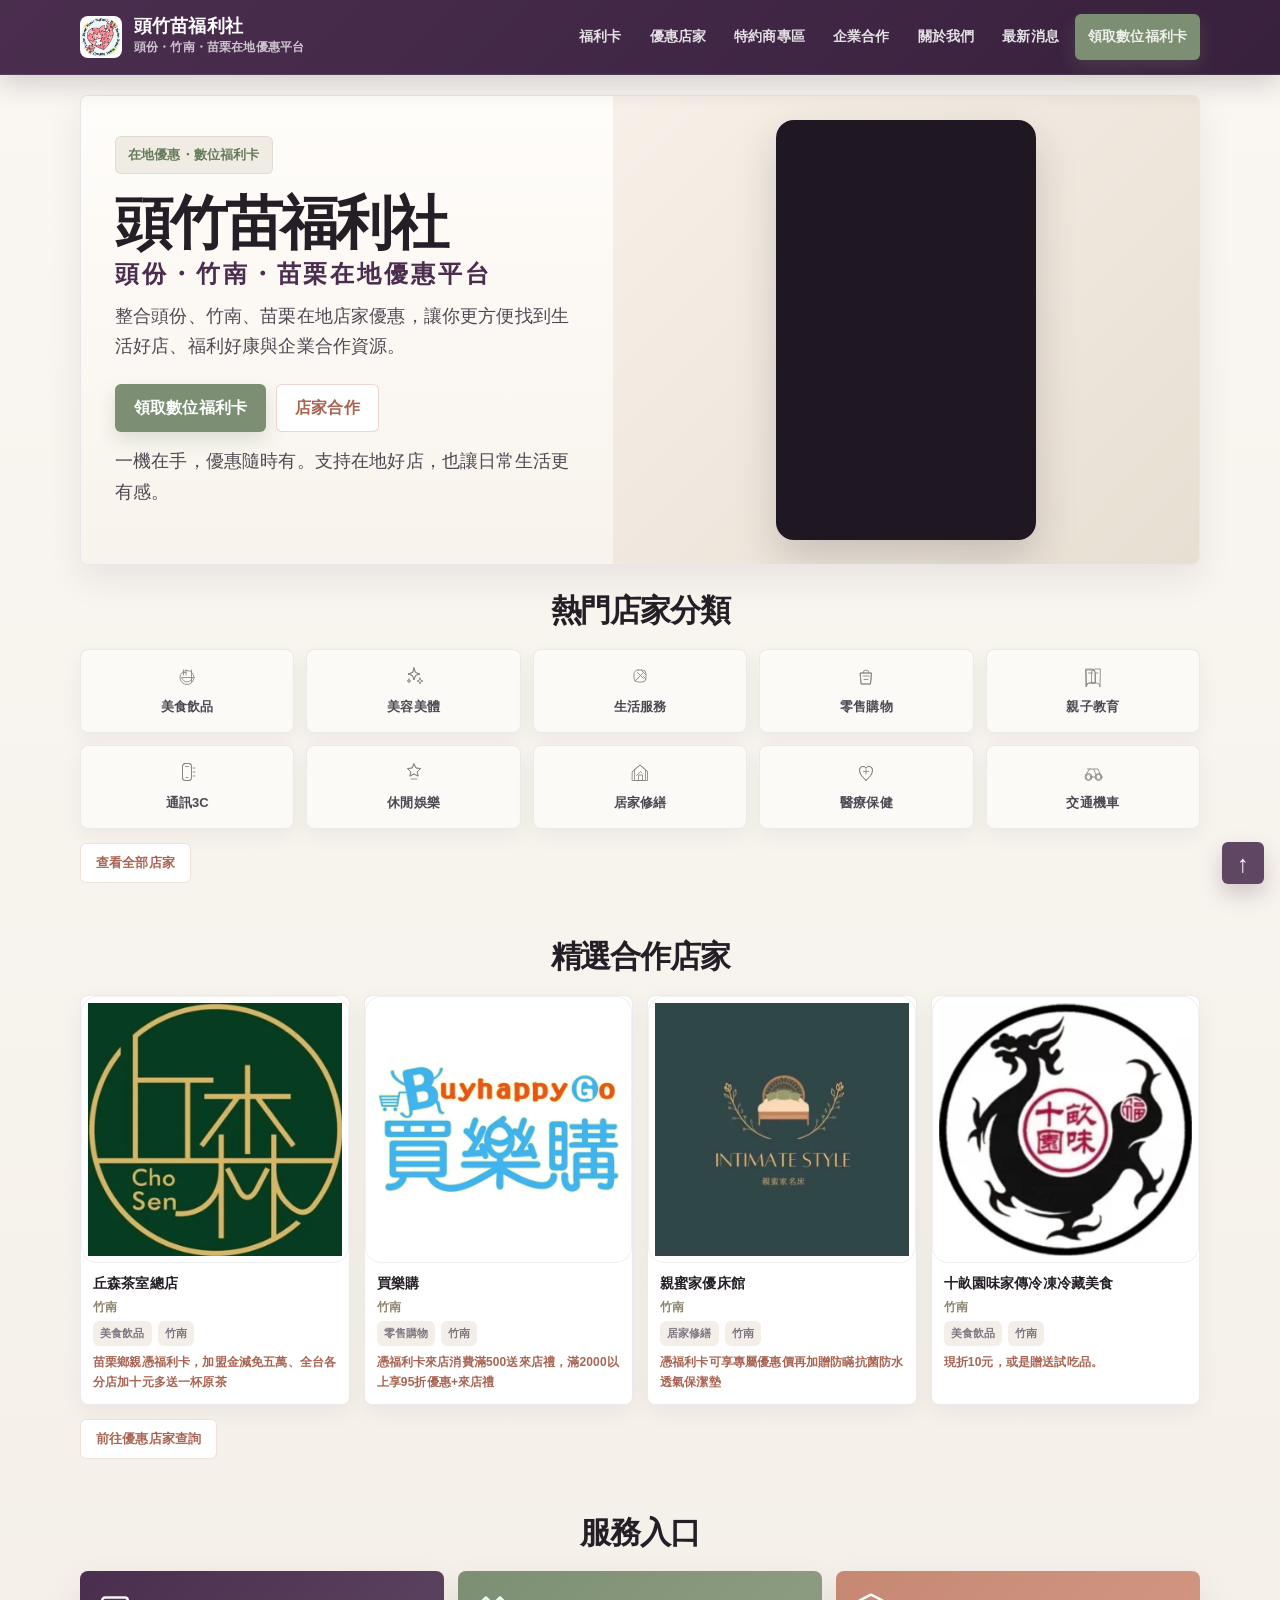
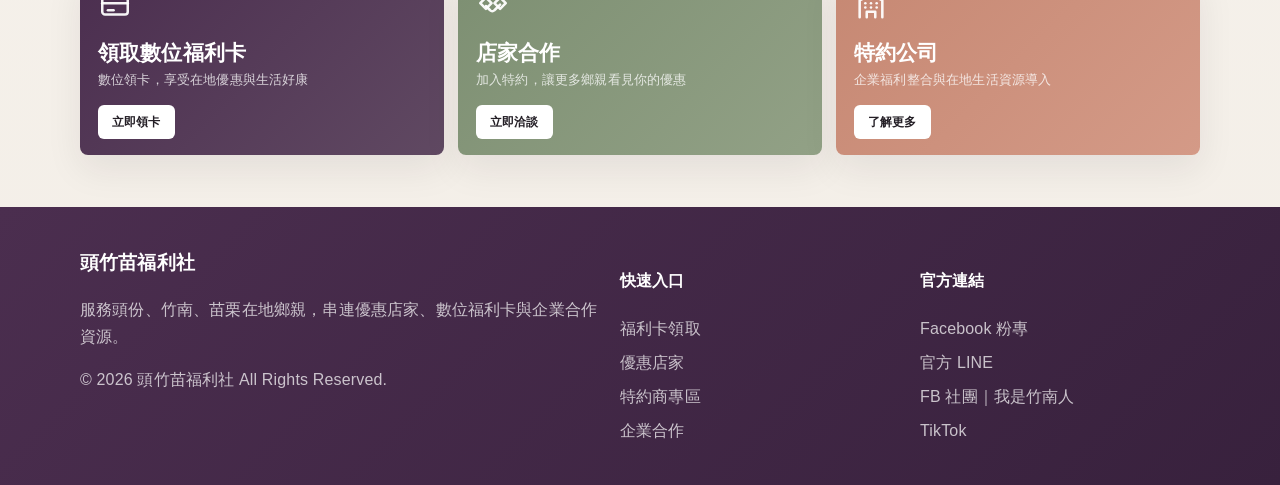
==== commit 4baa5af0: "Refine homepage category icons" ====
--- a/index.html
+++ b/index.html
@@ -6,7 +6,7 @@
 <title>頭竹苗福利社｜頭份・竹南・苗栗在地優惠平台</title>
 <meta name="description" content="頭竹苗福利社整合頭份、竹南、苗栗在地店家優惠，提供數位福利卡、優惠店家查詢、特約商合作與企業福利導入服務。">
 <meta name="theme-color" content="#4B2E4F">
-<link rel="stylesheet" href="style.css?v=brand-logo-20260703-1">
+<link rel="stylesheet" href="style.css?v=home-category-icons-20260703-1">
 <script type="application/ld+json">
 {
   "@context": "https://schema.org",
@@ -82,43 +82,43 @@
       </div>
       <div class="category-grid hot-category-grid">
         <a class="category-card" href="shops.html?category=%E7%BE%8E%E9%A3%9F%E9%A3%B2%E5%93%81" data-ga-event="featured_category_click" data-ga-category="美食飲品" data-ga-section="hot_categories">
-          <svg viewBox="0 0 24 24" aria-hidden="true"><path d="M5 3v8"/><path d="M9 3v8"/><path d="M7 3v18"/><path d="M15 3v7c0 1.7 1.3 3 3 3h1V3"/><path d="M19 13v8"/></svg>
+          <svg viewBox="0 0 48 48" aria-hidden="true"><circle class="icon-bg" cx="24" cy="27" r="14"/><path d="M13 27c2.4 5.8 6.1 8.7 11 8.7S32.6 32.8 35 27"/><path d="M15 27h18"/><path d="M17 12v10"/><path d="M22 12v10"/><path d="M17 17h5"/><path d="M33 12v24"/></svg>
           <span>美食飲品</span>
         </a>
         <a class="category-card" href="shops.html?category=%E7%BE%8E%E5%AE%B9%E7%BE%8E%E9%AB%94" data-ga-event="featured_category_click" data-ga-category="美容美體" data-ga-section="hot_categories">
-          <svg viewBox="0 0 24 24" aria-hidden="true"><path d="m12 3 1.4 4.1L17.5 8.5l-4.1 1.4L12 14l-1.4-4.1-4.1-1.4 4.1-1.4L12 3Z"/><path d="m18 14 .8 2.2L21 17l-2.2.8L18 20l-.8-2.2L15 17l2.2-.8L18 14Z"/></svg>
+          <svg viewBox="0 0 48 48" aria-hidden="true"><path class="icon-bg" d="M24 8l3 9 9 3-9 3-3 9-3-9-9-3 9-3z"/><path d="M24 8l3 9 9 3-9 3-3 9-3-9-9-3 9-3z"/><path d="M36 28l1.6 4.4L42 34l-4.4 1.6L36 40l-1.6-4.4L30 34l4.4-1.6z"/><path d="M14 30l1 2.8 2.8 1-2.8 1-1 2.8-1-2.8-2.8-1 2.8-1z"/></svg>
           <span>美容美體</span>
         </a>
         <a class="category-card" href="shops.html?category=%E7%94%9F%E6%B4%BB%E6%9C%8D%E5%8B%99" data-ga-event="featured_category_click" data-ga-category="生活服務" data-ga-section="hot_categories">
-          <svg viewBox="0 0 24 24" aria-hidden="true"><path d="m14 7 3 3"/><path d="M4 20l5.5-5.5"/><path d="M12 4 4 12l4 4 8-8-4-4Z"/><path d="m16 12 4 4"/><path d="m18 14-4 4"/></svg>
+          <svg viewBox="0 0 48 48" aria-hidden="true"><rect class="icon-bg" x="12" y="12" width="24" height="24" rx="8"/><path d="M18 30 30 18"/><path d="m19 17 12 12"/><path d="M14 34l8-8"/><path d="M27 13l8 8"/><path d="m31 25 5 5"/></svg>
           <span>生活服務</span>
         </a>
         <a class="category-card" href="shops.html?category=%E9%9B%B6%E5%94%AE%E8%B3%BC%E7%89%A9" data-ga-event="featured_category_click" data-ga-category="零售購物" data-ga-section="hot_categories">
-          <svg viewBox="0 0 24 24" aria-hidden="true"><path d="M6 8h12l-1 11H7L6 8Z"/><path d="M9 10V7a3 3 0 0 1 6 0v3"/></svg>
+          <svg viewBox="0 0 48 48" aria-hidden="true"><path class="icon-bg" d="M13 18h22l-2 22H15z"/><path d="M13 18h22l-2 22H15z"/><path d="M18 18a6 6 0 0 1 12 0"/><path d="M18 24h12"/><path d="M20 31h8"/></svg>
           <span>零售購物</span>
         </a>
         <a class="category-card" href="shops.html?category=%E8%A6%AA%E5%AD%90%E6%95%99%E8%82%B2" data-ga-event="featured_category_click" data-ga-category="親子教育" data-ga-section="hot_categories">
-          <svg viewBox="0 0 24 24" aria-hidden="true"><path d="M4 5h7a4 4 0 0 1 4 4v10H8a4 4 0 0 0-4 4V5Z"/><path d="M20 5h-5a4 4 0 0 0-4 4v10h5a4 4 0 0 1 4 4V5Z"/></svg>
+          <svg viewBox="0 0 48 48" aria-hidden="true"><path class="icon-bg" d="M11 12h11a7 7 0 0 1 7 7v19H17a6 6 0 0 0-6 6z"/><path d="M10 10h11a7 7 0 0 1 7 7v21H17a7 7 0 0 0-7 7z"/><path d="M38 10H28a7 7 0 0 0-7 7v21h10a7 7 0 0 1 7 7z"/><path d="M15 18h8"/><path d="M30 18h4"/></svg>
           <span>親子教育</span>
         </a>
         <a class="category-card" href="shops.html?category=%E9%80%9A%E8%A8%8A3C" data-ga-event="featured_category_click" data-ga-category="通訊3C" data-ga-section="hot_categories">
-          <svg viewBox="0 0 24 24" aria-hidden="true"><rect x="7" y="3" width="10" height="18" rx="2"/><path d="M11 17h2"/></svg>
+          <svg viewBox="0 0 48 48" aria-hidden="true"><rect class="icon-bg" x="15" y="7" width="18" height="34" rx="5"/><rect x="15" y="7" width="18" height="34" rx="5"/><path d="M21 13h6"/><path d="M22 35h4"/><path d="M36 16h4"/><path d="M36 24h4"/><path d="M36 32h4"/></svg>
           <span>通訊3C</span>
         </a>
         <a class="category-card" href="shops.html?category=%E4%BC%91%E9%96%92%E5%A8%9B%E6%A8%82" data-ga-event="featured_category_click" data-ga-category="休閒娛樂" data-ga-section="hot_categories">
-          <svg viewBox="0 0 24 24" aria-hidden="true"><path d="m12 3 2.5 5 5.5.8-4 3.9.9 5.5-4.9-2.6-4.9 2.6.9-5.5-4-3.9 5.5-.8L12 3Z"/></svg>
+          <svg viewBox="0 0 48 48" aria-hidden="true"><path class="icon-bg" d="m24 8 4 8 9 1.2-6.5 6.2 1.5 8.8-8-4.3-8 4.3 1.5-8.8L11 17.2 20 16z"/><path d="m24 8 4 8 9 1.2-6.5 6.2 1.5 8.8-8-4.3-8 4.3 1.5-8.8L11 17.2 20 16z"/><path d="M18 38h12"/></svg>
           <span>休閒娛樂</span>
         </a>
         <a class="category-card" href="shops.html?category=%E5%B1%85%E5%AE%B6%E4%BF%AE%E7%B9%95" data-ga-event="featured_category_click" data-ga-category="居家修繕" data-ga-section="hot_categories">
-          <svg viewBox="0 0 24 24" aria-hidden="true"><path d="M4 11 12 4l8 7"/><path d="M6 10v10h12V10"/><path d="m9 16 6-6"/><path d="m14 10 1 1"/></svg>
+          <svg viewBox="0 0 48 48" aria-hidden="true"><path class="icon-bg" d="M9 23 24 10l15 13v18H9z"/><path d="M9 23 24 10l15 13"/><path d="M13 21v20h22V21"/><path d="M21 41V30h8v11"/><path d="m17 31 7-7"/><path d="m25 23 3 3"/></svg>
           <span>居家修繕</span>
         </a>
         <a class="category-card" href="shops.html?category=%E9%86%AB%E7%99%82%E4%BF%9D%E5%81%A5" data-ga-event="featured_category_click" data-ga-category="醫療保健" data-ga-section="hot_categories">
-          <svg viewBox="0 0 24 24" aria-hidden="true"><path d="M12 20s-7-4.4-7-10a4 4 0 0 1 7-2.5A4 4 0 0 1 19 10c0 5.6-7 10-7 10Z"/><path d="M12 8v5"/><path d="M9.5 10.5h5"/></svg>
+          <svg viewBox="0 0 48 48" aria-hidden="true"><path class="icon-bg" d="M24 40s-13-8-13-20a7 7 0 0 1 13-3.8A7 7 0 0 1 37 20c0 12-13 20-13 20z"/><path d="M24 40s-13-8-13-20a7 7 0 0 1 13-3.8A7 7 0 0 1 37 20c0 12-13 20-13 20z"/><path d="M24 18v10"/><path d="M19 23h10"/></svg>
           <span>醫療保健</span>
         </a>
         <a class="category-card" href="shops.html?category=%E4%BA%A4%E9%80%9A%E6%A9%9F%E8%BB%8A" data-ga-event="featured_category_click" data-ga-category="交通機車" data-ga-section="hot_categories">
-          <svg viewBox="0 0 24 24" aria-hidden="true"><circle cx="7" cy="17" r="2.5"/><circle cx="17" cy="17" r="2.5"/><path d="M9.5 17h5"/><path d="M13 9h3l2 5"/><path d="M5 14l3-5h4l2 5"/></svg>
+          <svg viewBox="0 0 48 48" aria-hidden="true"><circle class="icon-bg" cx="15" cy="34" r="7"/><circle class="icon-bg" cx="35" cy="34" r="7"/><circle cx="15" cy="34" r="5"/><circle cx="35" cy="34" r="5"/><path d="M20 34h10"/><path d="M26 18h8l5 12"/><path d="M10 29l7-11h8l5 11"/><path d="M18 18h-5"/></svg>
           <span>交通機車</span>
         </a>
       </div>
--- a/style.css
+++ b/style.css
@@ -54,10 +54,11 @@
 .brand-mark{
   width:42px;height:42px;border-radius:6px;
   display:grid;place-items:center;
-  color:#fff;font-size:18px;font-weight:900;
-  background:rgba(255,255,255,.10);
+  overflow:hidden;
+  background:#fff;
   border:1px solid rgba(255,255,255,.16);
 }
+.brand-mark img{width:100%;height:100%;object-fit:contain}
 .brand-text strong{display:block;color:#fff;font-size:18px;line-height:1.1;font-weight:900}
 .brand-text span{display:block;color:rgba(255,255,255,.72);font-size:12px;font-weight:700}
 
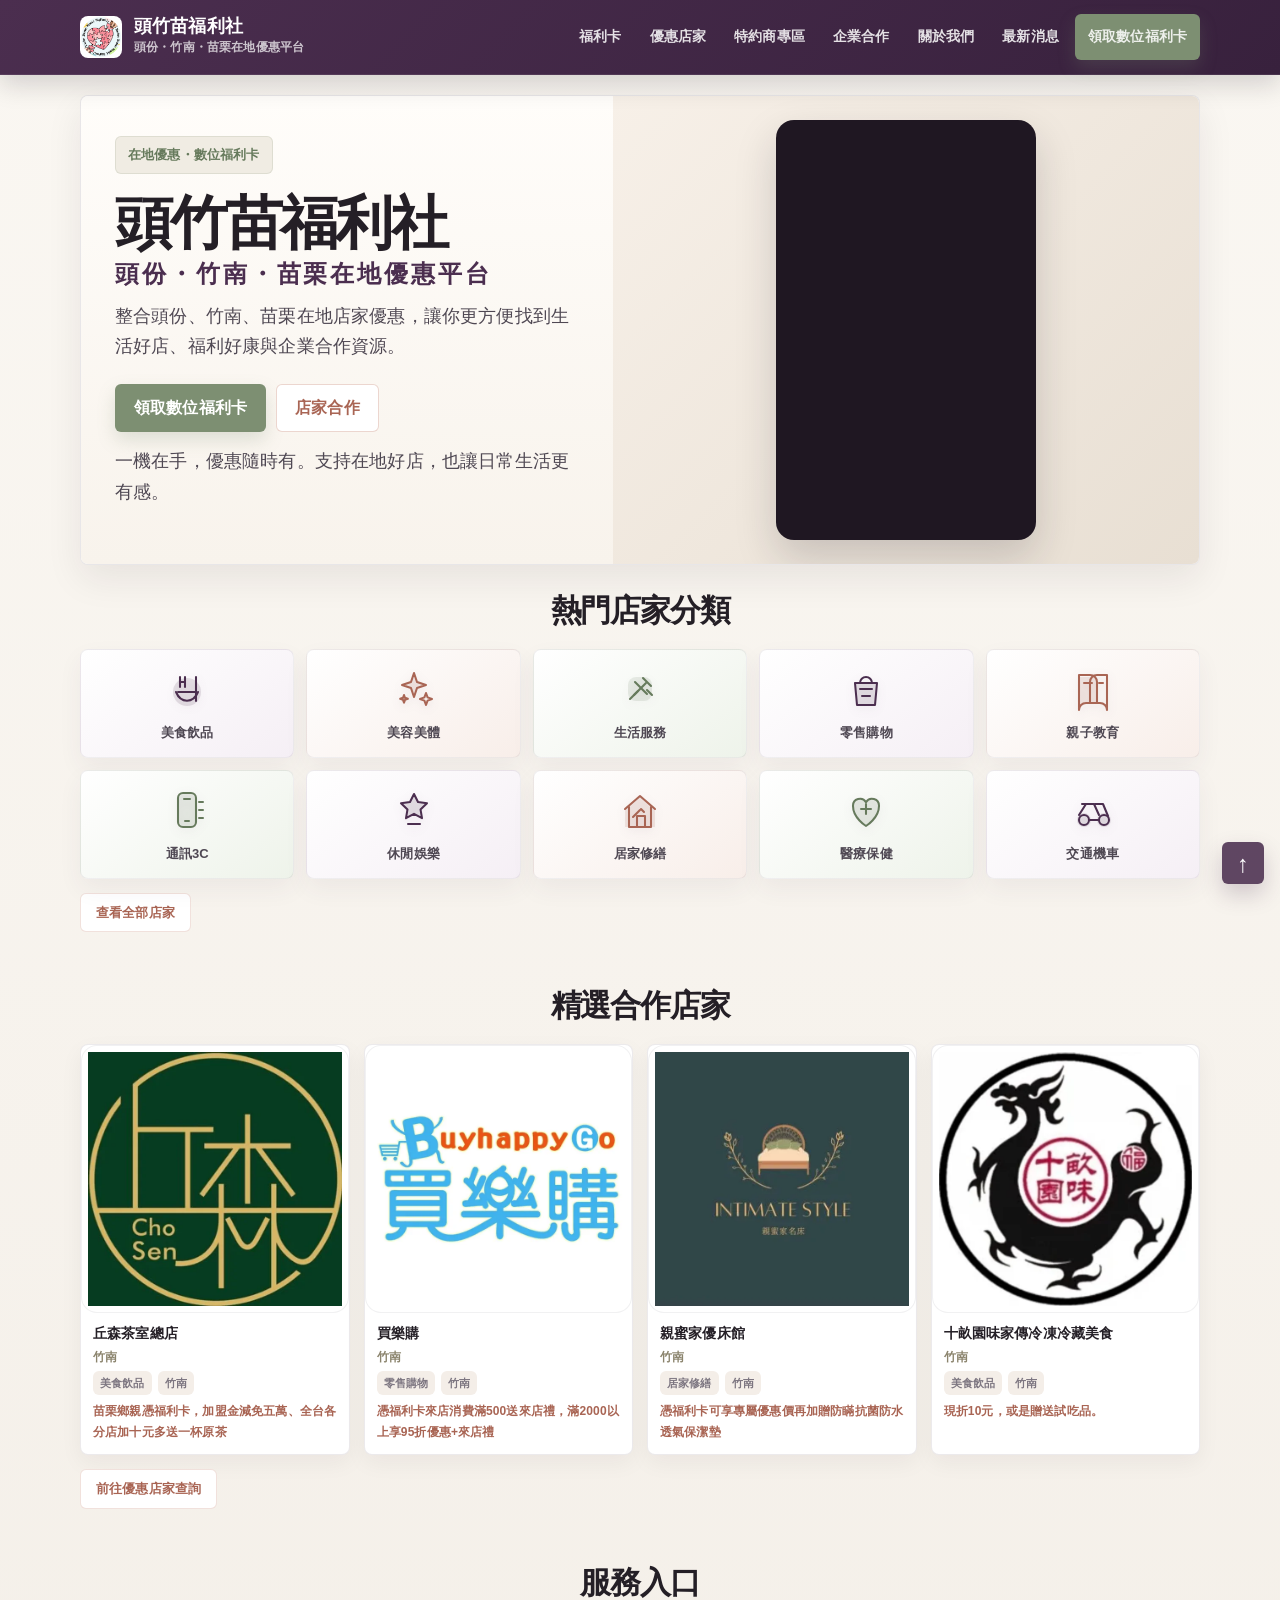
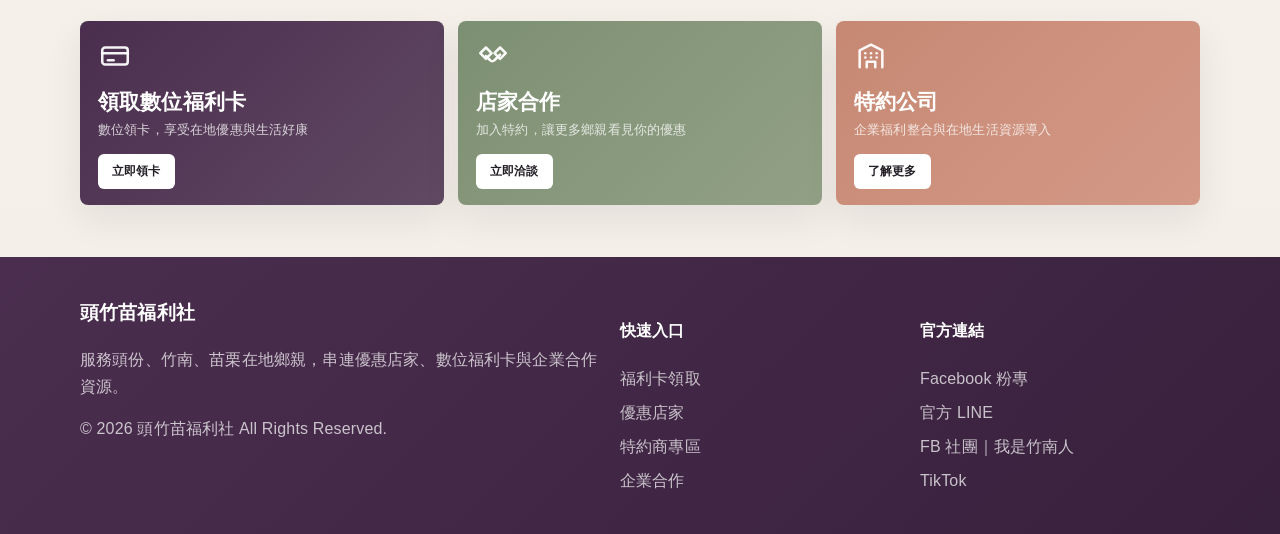
==== commit f79cd682: "SEO 與分享優化：canonical、FB 分享預覽圖、sitemap、電話欄位修正 - 每頁加入 canonical 標記，解決 Google 判定首頁為重複網頁、0 頁收錄的問題 - 每頁加入 " ====
--- a/index.html
+++ b/index.html
@@ -5,6 +5,18 @@
 <meta name="viewport" content="width=device-width, initial-scale=1.0">
 <title>頭竹苗福利社｜頭份・竹南・苗栗在地優惠平台</title>
 <meta name="description" content="頭竹苗福利社整合頭份、竹南、苗栗在地店家優惠，提供數位福利卡、優惠店家查詢、特約商合作與企業福利導入服務。">
+<link rel="canonical" href="https://yeafa70.github.io/tzm.family/">
+<meta property="og:type" content="website">
+<meta property="og:site_name" content="頭竹苗福利社">
+<meta property="og:title" content="頭竹苗福利社｜頭份・竹南・苗栗在地優惠平台">
+<meta property="og:description" content="頭竹苗福利社整合頭份、竹南、苗栗在地店家優惠，提供數位福利卡、優惠店家查詢、特約商合作與企業福利導入服務。">
+<meta property="og:url" content="https://yeafa70.github.io/tzm.family/">
+<meta property="og:image" content="https://yeafa70.github.io/tzm.family/pics/og-image.jpg">
+<meta property="og:image:width" content="1200">
+<meta property="og:image:height" content="630">
+<meta property="og:image:alt" content="頭竹苗福利社：頭份・竹南・苗栗在地優惠平台">
+<meta property="og:locale" content="zh_TW">
+<meta name="twitter:card" content="summary_large_image">
 <meta name="theme-color" content="#4B2E4F">
 <link rel="stylesheet" href="style.css?v=home-category-icons-20260703-1">
 <script type="application/ld+json">
@@ -213,7 +225,7 @@
   </div>
 </div>
 <script src="main.js?v=logo-video-20260701-3"></script>
-<script src="shops.js?v=logo-video-20260701-3"></script>
+<script src="shops.js?v=20261029-phone-link-fix"></script>
 </body>
 </html>
 
--- a/style.css
+++ b/style.css
@@ -192,30 +192,42 @@
   margin-top:20px;
 }
 .category-card{
-  background:#FBFAF7;
+  position:relative;
+  background:linear-gradient(145deg,#fff,#FBF8F3);
   border:1px solid rgba(67,49,71,.08);
   border-radius:8px;
-  min-height:84px;
-  padding:14px 10px;
+  min-height:108px;
+  padding:15px 10px 13px;
   display:flex;
   flex-direction:column;
   align-items:center;
   justify-content:center;
-  gap:8px;
-  box-shadow:var(--shadow-sm);
+  gap:9px;
+  box-shadow:0 10px 24px rgba(75,46,79,.06);
   text-align:center;
 }
 .category-card svg{
-  width:24px;
-  height:24px;
-  stroke:#8A847D;
+  width:48px;
+  height:48px;
+  stroke:currentColor;
   fill:none;
-  stroke-width:1.7;
+  stroke-width:2.05;
   stroke-linecap:round;
   stroke-linejoin:round;
   border-radius:0;
-}
-.category-card span{font-size:13px;font-weight:800;color:var(--text)}
+  filter:drop-shadow(0 3px 5px rgba(75,46,79,.10));
+}
+.category-card .icon-bg,
+.category-card .icon-fill{
+  fill:currentColor;
+  stroke:none;
+}
+.category-card .icon-bg{opacity:.13}
+.category-card .icon-fill{opacity:.22}
+.category-card span{font-size:13px;font-weight:900;color:var(--text)}
+.category-card:nth-child(3n+1){color:var(--purple);background:linear-gradient(145deg,#fff,#F5EFF5)}
+.category-card:nth-child(3n+2){color:var(--clay-dark);background:linear-gradient(145deg,#fff,#F8EEE9)}
+.category-card:nth-child(3n){color:var(--sage-dark);background:linear-gradient(145deg,#fff,#EEF3EA)}
 
 .merchant-cta-grid{
   display:grid;
@@ -738,20 +750,52 @@
   border-color:rgba(125,143,114,.72);
   box-shadow:0 0 0 4px rgba(125,143,114,.10);
 }
-.chips{display:flex;flex-wrap:wrap;gap:8px;margin:10px 0 18px}
-.chip{
-  padding:8px 12px;
-  border-radius:6px;
+.chips{display:flex;flex-wrap:wrap;gap:8px;margin:10px 0 18px}
+.chip{
+  padding:8px 12px;
+  border-radius:6px;
   border:1px solid rgba(67,49,71,.12);
   background:#fff;
   color:var(--text);
   font-size:14px;
   font-weight:900;
   cursor:pointer;
-}
-.chip.active{background:#EEF2EB;color:var(--sage-dark);border-color:rgba(125,143,114,.25)}
-
-.shop-grid{display:grid;grid-template-columns:repeat(auto-fit,minmax(360px,1fr));gap:18px}
+}
+.chip.active{background:#EEF2EB;color:var(--sage-dark);border-color:rgba(125,143,114,.25)}
+.shop-data-tools{
+  display:flex;
+  align-items:center;
+  justify-content:space-between;
+  gap:12px;
+  margin:0 0 18px;
+  padding:10px 12px;
+  border:1px solid rgba(67,49,71,.10);
+  border-radius:8px;
+  background:rgba(250,247,242,.78);
+}
+.shop-data-status{
+  color:var(--muted);
+  font-size:13px;
+  font-weight:800;
+  line-height:1.45;
+}
+.shop-data-sync{
+  flex:0 0 auto;
+  min-height:36px;
+  padding:8px 12px;
+  border:1px solid rgba(67,49,71,.14);
+  border-radius:6px;
+  background:#fff;
+  color:var(--purple);
+  font-weight:900;
+  cursor:pointer;
+}
+.shop-data-sync:disabled{
+  cursor:not-allowed;
+  opacity:.62;
+}
+
+.shop-grid{display:grid;grid-template-columns:repeat(auto-fit,minmax(360px,1fr));gap:18px}
 .shop-card{
   background:#fff;
   border:1px solid rgba(67,49,71,.10);
@@ -1190,12 +1234,14 @@
   .flow-line span:not(:last-child)::after{display:none}
   .steps,.process-grid{grid-template-columns:repeat(2,1fr)}
   .shop-grid,.featured-grid{grid-template-columns:repeat(2,1fr)}
-  .category-grid{grid-template-columns:repeat(3,1fr)}
-  .merchant-cta-grid{grid-template-columns:1fr}
-  .filters{grid-template-columns:1fr 1fr}
-  .nav-links{
-    display:none;
-    position:absolute;
+  .category-grid{grid-template-columns:repeat(3,1fr)}
+  .merchant-cta-grid{grid-template-columns:1fr}
+  .filters{grid-template-columns:1fr 1fr}
+  .shop-data-tools{align-items:flex-start;flex-direction:column}
+  .shop-data-sync{width:100%}
+  .nav-links{
+    display:none;
+    position:absolute;
     left:18px;
     right:18px;
     top:74px;
